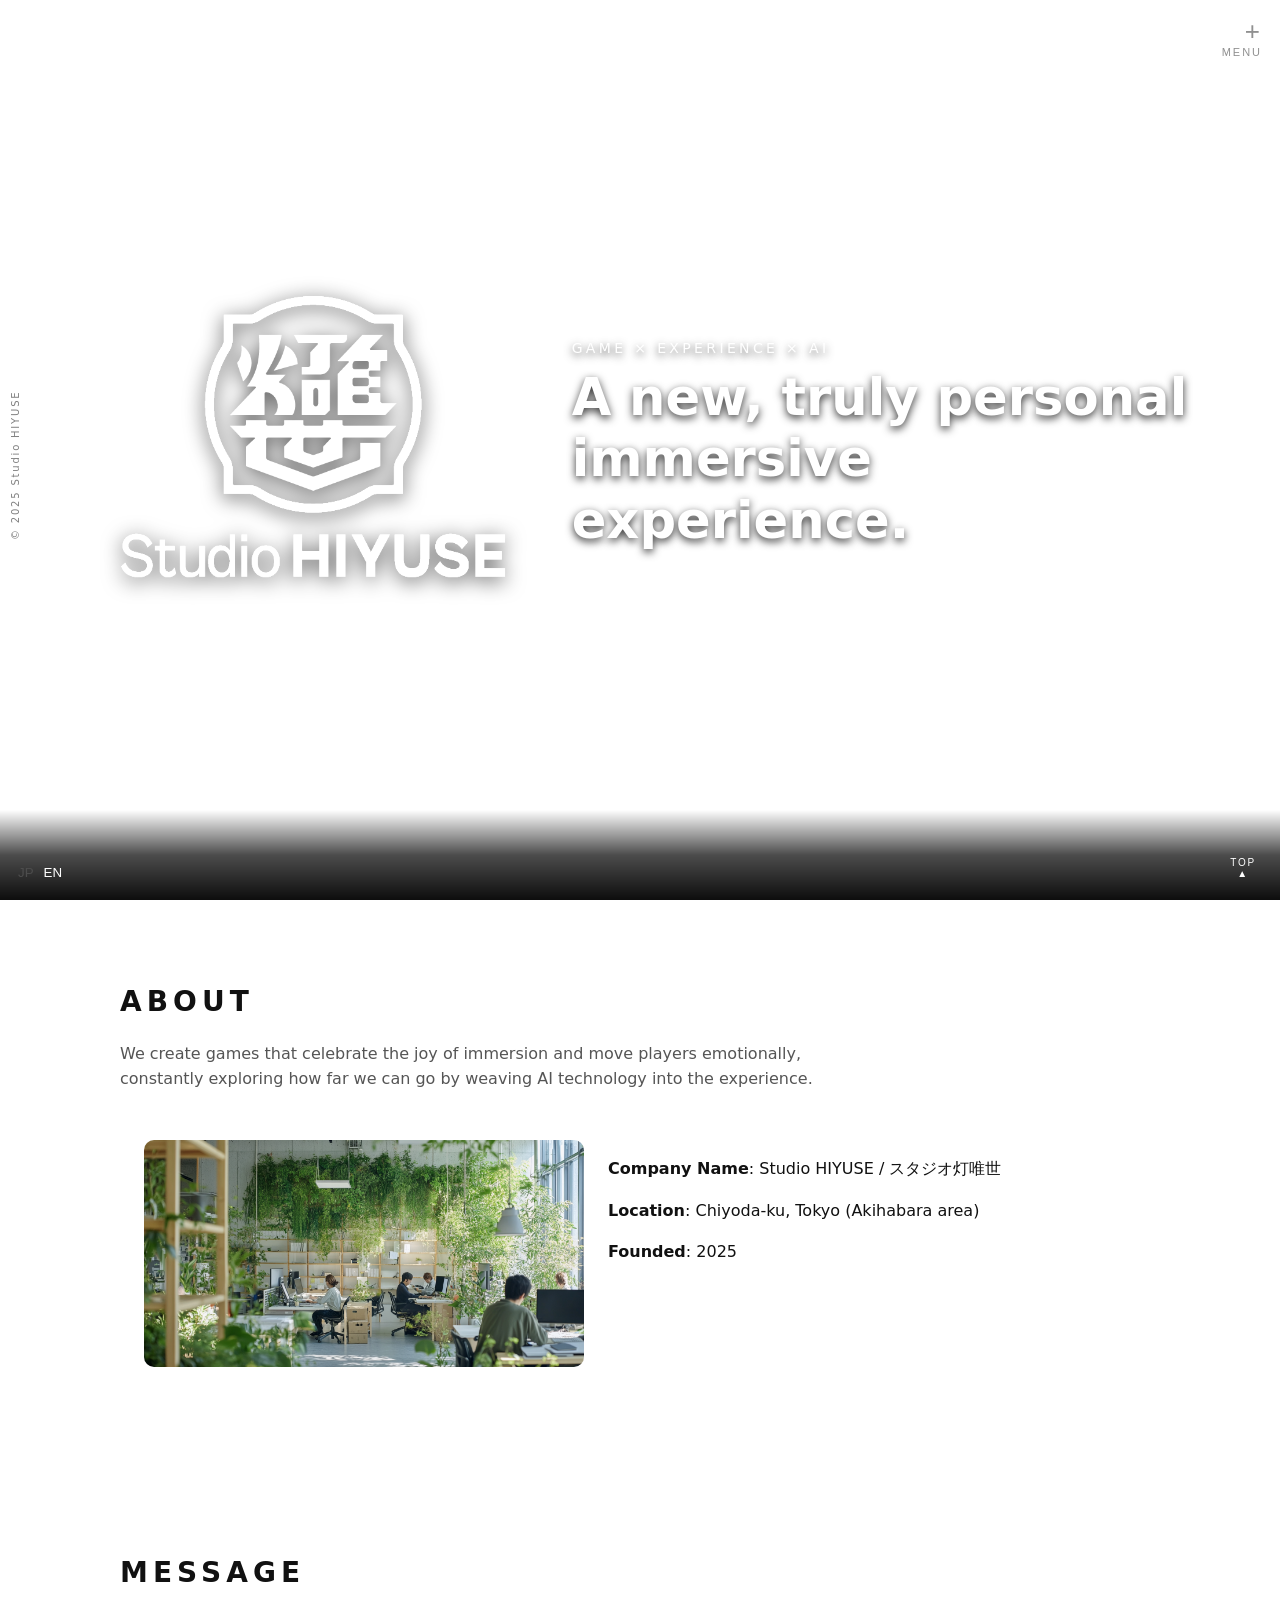
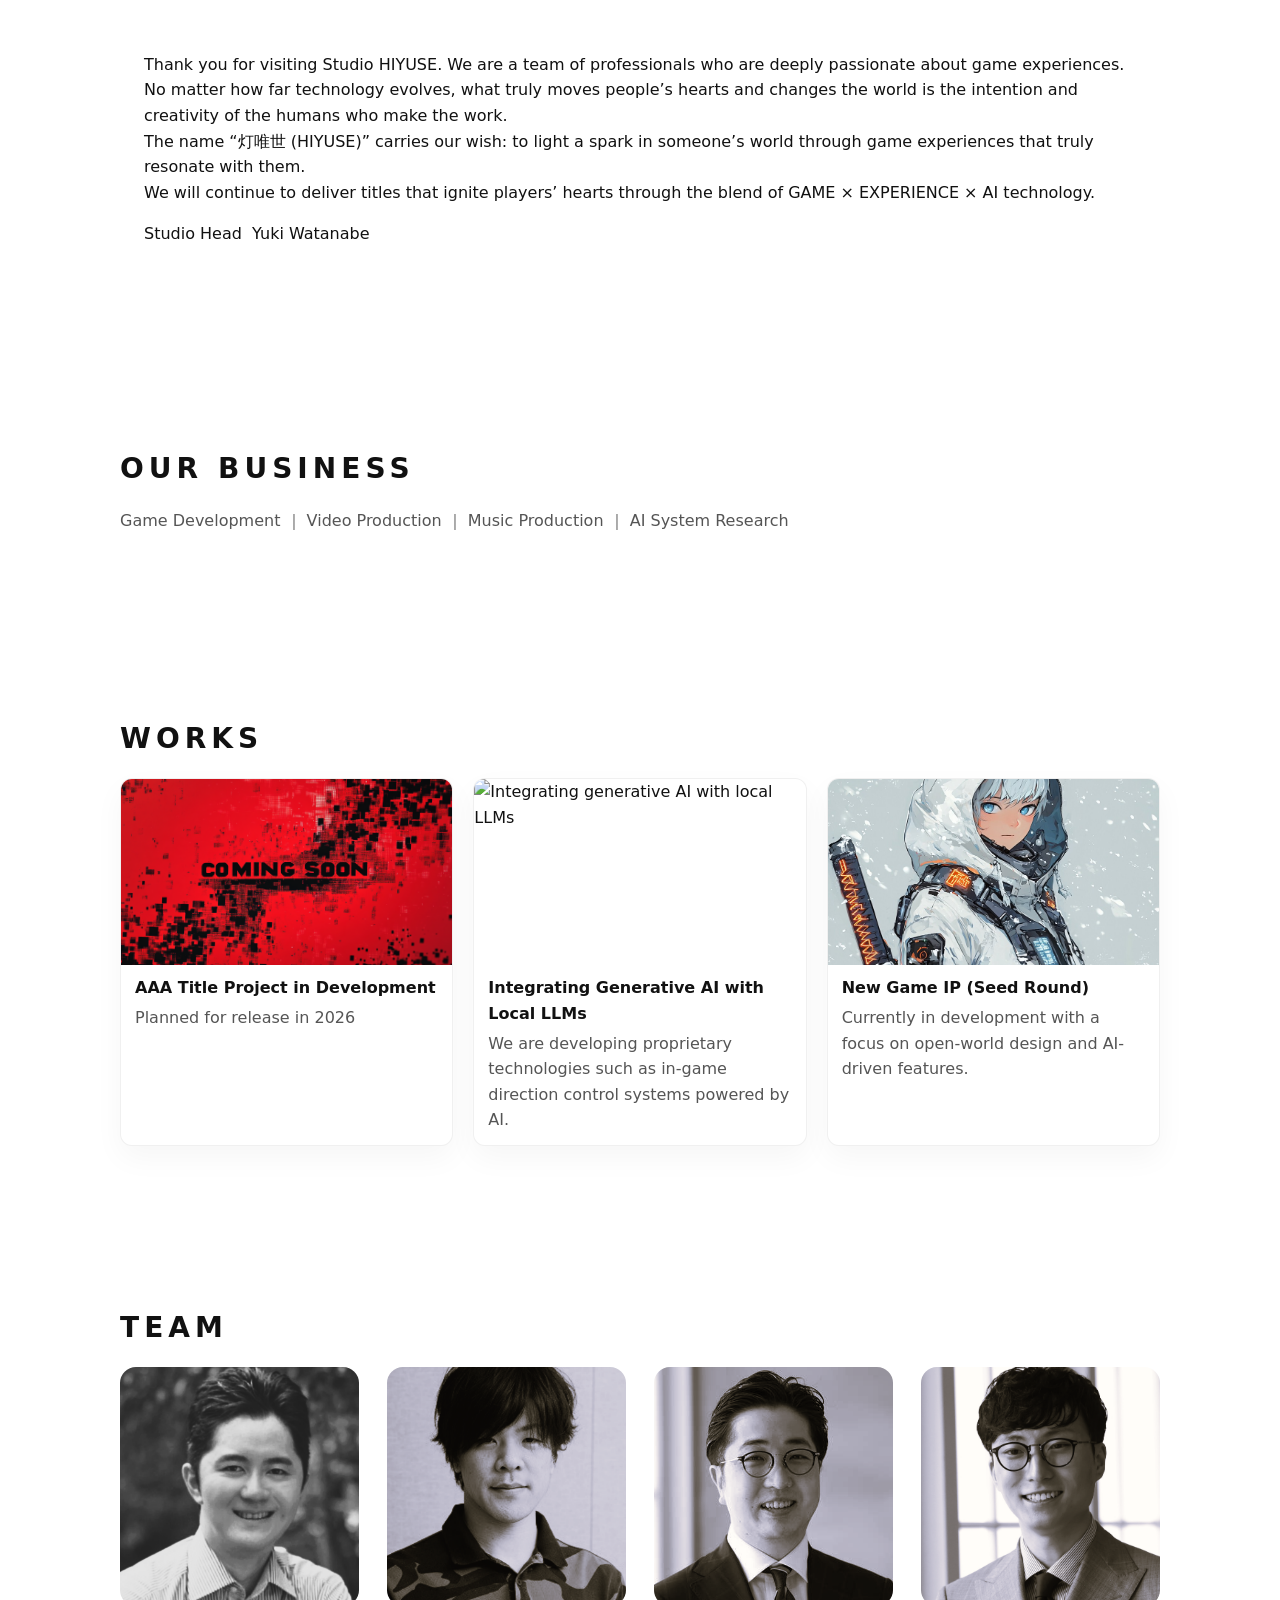
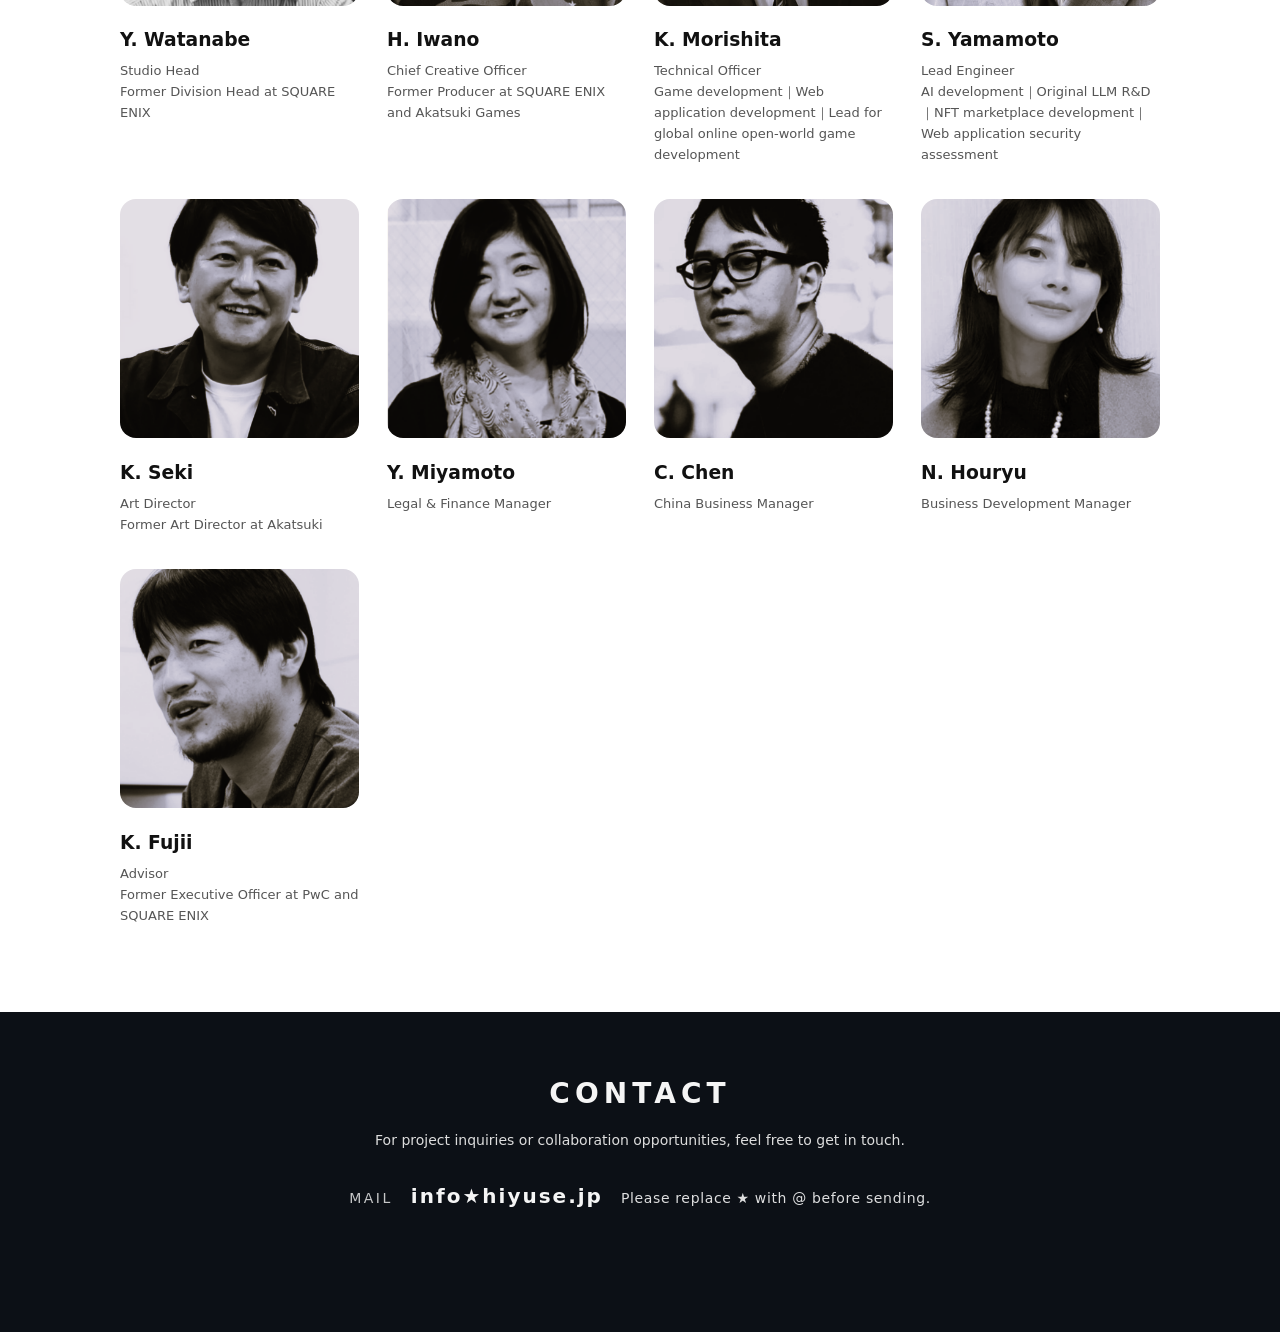
==== en.html @ 60bf1a1d "Create en.html" ====
<!doctype html>
<html lang="en">
<head>
  <meta charset="utf-8">
  <meta name="viewport" content="width=device-width, initial-scale=1">
  <title>Studio HIYUSE | Game × Experience × AI</title>
  <meta name="description" content="Studio HIYUSE is a game development studio exploring the fusion of immersive game experiences and AI technology.">
  <link rel="stylesheet" href="style.css">
</head>
<body>

<!-- ========== UI FRAME ========== -->

<button class="nav-trigger" id="navTrigger">
  <span class="nav-trigger__icon">+</span>
  <span class="nav-trigger__label">MENU</span>
</button>

<!-- JP / EN -->
<div class="lang-switch side-controls__lang">
  <button onclick="location.href='index.html'">JP</button>
  <button class="is-active" onclick="location.href='en.html'">EN</button>
</div>

<div class="scroll-indicator">
  <span class="scroll-indicator__text">SCROLL</span>
  <span class="scroll-indicator__arrow">▼</span>
</div>

<button class="to-top" id="toTop">
  <span>TOP</span>
  <span class="to-top__arrow">▲</span>
</button>

<div class="copyright-rail">
  © 2025 Studio HIYUSE
</div>


<!-- ========== OVERLAY MENU ========== -->

<nav class="overlay-nav" id="overlayNav" aria-hidden="true">
  <div class="overlay-nav__inner">

    <div class="overlay-nav__logo">
      <img src="menu_logo.svg" alt="Studio HIYUSE">
    </div>

    <ul class="overlay-nav__list">
      <li><a href="#hero">TOP</a></li>
      <li><a href="#about">ABOUT</a></li>
      <li><a href="#message">MESSAGE</a></li>
      <li><a href="#business">BUSINESS</a></li>
      <li><a href="#works">WORKS</a></li>
      <li><a href="#team">TEAM</a></li>
      <li><a href="#contact">CONTACT</a></li>
    </ul>
  </div>

  <button class="overlay-nav__close" id="overlayClose">
    <span>×</span>
    <span class="overlay-nav__close-label">CLOSE</span>
  </button>
</nav>


<!-- ========== MAIN ========== -->

<main id="main">

  <!-- HERO -->
  <section id="hero" class="hero">
    <div class="hero-bg">
      <div class="hero-bg__slide hero-bg__slide--video is-active">
        <video class="hero-bg__video" autoplay muted loop playsinline poster="hero-bg1.jpg">
          <source src="hero-bg1.mp4" type="video/mp4">
        </video>
      </div>
      <div class="hero-bg__slide" style="background-image:url('hero-bg5.jpg')"></div>
      <div class="hero-bg__slide" style="background-image:url('hero-bg4.jpg')"></div>
      <div class="hero-bg__slide" style="background-image:url('hero-bg7.jpg')"></div>
      <div class="hero-bg__slide" style="background-image:url('hero-bg3.jpg')"></div>
      <div class="hero-bg__slide hero-bg__slide--video">
        <video class="hero-bg__video" autoplay muted loop playsinline poster="hero-bg1.jpg">
          <source src="hero-bg1.mp4" type="video/mp4">
        </video>
      </div>
      <div class="hero-bg__slide" style="background-image:url('hero-bg6.jpg')"></div>
      <div class="hero-bg__slide" style="background-image:url('hero-bg5.jpg')"></div>
      <div class="hero-bg__slide" style="background-image:url('hero-bg2.jpg')"></div>
      <div class="hero-bg__slide" style="background-image:url('hero-bg4.jpg')"></div>
    </div>

    <div class="hero-overlay">
      <div class="hero-layout">

        <div class="hero-logo">
          <img src="logo.svg" alt="Studio HIYUSE">
        </div>

        <div class="hero-copy">
          <p class="hero-kicker">GAME × EXPERIENCE × AI</p>
          <h1>
            A new, truly personal<br>
            immersive experience.
          </h1>
        </div>

      </div>
    </div>
  </section>


  <!-- ABOUT -->
  <section id="about" class="section">
    <h2>ABOUT</h2>

    <p class="lead">
      We create games that celebrate the joy of immersion and move players emotionally, <br>
      constantly exploring how far we can go by weaving AI technology into the experience.
    </p>

    <div class="card">
      <div class="grid-2">

        <div class="about-image">
          <img src="about-image.jpg" alt="Company Vision">
        </div>

        <div>
          <p><strong>Company Name</strong>: Studio HIYUSE / スタジオ灯唯世</p>
          <p><strong>Location</strong>: Chiyoda-ku, Tokyo (Akihabara area)</p>
          <p><strong>Founded</strong>: 2025</p>
        </div>
      </div>
    </div>
  </section>


  <!-- MESSAGE -->
  <section id="message" class="section">
    <h2>MESSAGE</h2>

    <div class="card">
      <p>
        Thank you for visiting Studio HIYUSE. We are a team of professionals who are deeply passionate
        about game experiences.<br>
        No matter how far technology evolves, what truly moves people’s hearts and changes the world
        is the intention and creativity of the humans who make the work.<br>
        The name “灯唯世 (HIYUSE)” carries our wish: to light a spark in someone’s world through
        game experiences that truly resonate with them.<br>
        We will continue to deliver titles that ignite players’ hearts through the blend of
        GAME × EXPERIENCE × AI technology.
      </p>
      <p>Studio Head&nbsp; Yuki Watanabe</p>
    </div>
  </section>


  <!-- BUSINESS -->
  <section id="business" class="section">
    <h2>OUR BUSINESS</h2>
    <p class="lead">
      Game Development ｜ Video Production ｜ Music Production ｜ AI System Research
    </p>
  </section>


  <!-- WORKS -->
  <section id="works" class="section">
    <h2>WORKS</h2>

    <div class="works-grid">
      <article class="work-item">
        <img src="work_01.jpg" alt="AAA title project in development">
        <h3>AAA Title Project in Development</h3>
        <p>Planned for release in 2026</p>
      </article>

      <article class="work-item">
        <img src="work_02.jpg" alt="Integrating generative AI with local LLMs">
        <h3>Integrating Generative AI with Local LLMs</h3>
        <p>
          We are developing proprietary technologies such as in-game direction control systems powered by AI.
        </p>
      </article>

      <article class="work-item">
        <img src="work_03.jpg" alt="New game IP (Seed round)">
        <h3>New Game IP (Seed Round)</h3>
        <p>
          Currently in development with a focus on open-world design and AI-driven features.
        </p>
      </article>
    </div>
  </section>


  <!-- TEAM -->
  <section id="team" class="section">
    <h2>TEAM</h2>

    <div class="team-grid">

      <div class="team-member">
        <img src="member1.png" alt="Y. Watanabe">
        <h3>Y. Watanabe</h3>
        <p>
          Studio Head<br>
          Former Division Head at SQUARE ENIX
        </p>
      </div>

      <div class="team-member">
        <img src="member2.png" alt="H. Iwano">
        <h3>H. Iwano</h3>
        <p>
          Chief Creative Officer<br>
          Former Producer at SQUARE ENIX and Akatsuki Games
        </p>
      </div>

      <div class="team-member">
        <img src="member3.png" alt="K. Morishita">
        <h3>K. Morishita</h3>
        <p>
          Technical Officer<br>
          Game development｜Web application development｜Lead for global online open-world game development
        </p>
      </div>

      <div class="team-member">
        <img src="member9.png" alt="S. Yamamoto">
        <h3>S. Yamamoto</h3>
        <p>
          Lead Engineer<br>
          AI development｜Original LLM R&amp;D｜NFT marketplace development｜Web application security assessment
        </p>
      </div>

      <div class="team-member">
        <img src="member5.png" alt="K. Seki">
        <h3>K. Seki</h3>
        <p>
          Art Director<br>
          Former Art Director at Akatsuki
        </p>
      </div>

      <div class="team-member">
        <img src="member6.png" alt="Y. Miyamoto">
        <h3>Y. Miyamoto</h3>
        <p>Legal &amp; Finance Manager</p>
      </div>

      <div class="team-member">
        <img src="member7.png" alt="C. Chen">
        <h3>C. Chen</h3>
        <p>China Business Manager</p>
      </div>

      <div class="team-member">
        <img src="member8.png" alt="N. Houryu">
        <h3>N. Houryu</h3>
        <p>Business Development Manager</p>
      </div>

      <div class="team-member">
        <img src="member4.png" alt="K. Fujii">
        <h3>K. Fujii</h3>
        <p>
          Advisor<br>
          Former Executive Officer at PwC and SQUARE ENIX
        </p>
      </div>

    </div>
  </section>


  <!-- CONTACT -->
  <section id="contact" class="section section--contact">
    <div class="contact-inner">
      <h2>CONTACT</h2>

      <p class="contact-lead">
        For project inquiries or collaboration opportunities, feel free to get in touch.
      </p>

      <div class="contact-card">
        <div class="contact-line">
          <span class="contact-line__label">MAIL</span>
          <span class="contact-line__mail">info★hiyuse.jp</span>
          <span class="contact-line__note">Please replace ★ with @ before sending.</span>
        </div>
      </div>
    </div>
  </section>

</main>

<script src="main.js"></script>
</body>
</html>
---- style.css ----
/* =========================
   Base
========================= */
*,
*::before,
*::after {
  box-sizing: border-box;
}

html,
body {
  margin: 0;
  padding: 0;
}

body {
  font-family: system-ui, -apple-system, BlinkMacSystemFont, "Helvetica Neue",
    "Segoe UI", sans-serif;
  color: #111;
  background: #ffffff;
  line-height: 1.6;
}

/* 全画面固定のグラデーションレイヤーを追加 */
body::after {
    content: "";
    position: fixed;
    top: 0;
    left: 0;
    width: 100%;
    height: 100vh; /* 画面の高さ全体 */
    pointer-events: none; /* クリック操作を通過させる */
    z-index: 50; /* UI (z-index: 70+) より低く、HERO背景 (z-index: 0) より高く */
    /* グラデーション: 上透明（白）→下黒、下3分の1で変化 */
    background: linear-gradient(
        to bottom,
        rgba(255, 255, 255, 0) 0%,       /* 上端: 透明 */
        rgba(255, 255, 255, 0) 90.0%,    /* 画面上部透明を維持 */
        rgba(0, 0, 0, 0.7) 95%,          /* 90% 地点: 黒が濃くなり始める */
        rgba(0, 0, 0, 0.95) 100%         /* 100% 地点: 濃い黒 */
    );
}

a {
  color: inherit;
  text-decoration: none;
}

a:hover {
  text-decoration: underline;
}

main {
  background: #fff;
}

/* =========================
   Sections & cards
========================= */

.section {
  max-width: 1080px;
  margin: 0 auto;
  padding: 80px 20px;
}

/* フェードインは JS 有効時のみ */
html.js-ready .section {
  opacity: 0;
  transform: translateY(-30px);
  transition: opacity 0.8s ease-out, transform 0.8s ease-out;
}

html.js-ready .section.is-visible {
  opacity: 1;
  transform: translateY(0);
}

/* CONTACT だけは最初から表示してフェードインさせない */
html.js-ready .section--contact {
  opacity: 1;
  transform: none;
  transition: none;
}

.section h2 {
  font-size: clamp(22px, 3vw, 28px);
  margin: 0 0 16px;
  letter-spacing: 0.18em;
}

.lead {
  margin: 0 0 24px;
  color: #555;
}

/* カード & 2カラム */
.card {
  background: none; 
  border-radius: 14px;
  /* 枠と影を削除 */
  border: none; 
  box-shadow: none; 
  padding: 24px;
}

.grid-2 {
  display: grid;
  /* 画像エリア1に対しテキストエリア1.2 */
  grid-template-columns: minmax(0, 1fr) minmax(0, 1.2fr);
  gap: 24px;
}

@media (max-width: 768px) {
  .grid-2 {
    grid-template-columns: 1fr;
  }
}

/* =========================
   Frame UI
========================= */

/* MENUボタン 右上 */
.nav-trigger {
  position: fixed;
  top: 18px;
  right: 18px;     
  z-index: 100;
  background: none;
  border: none;
  padding: 0;
  cursor: pointer;
  text-align: right;
  /* グレー */
  color: #909090; 
  font-size: 11px;
  letter-spacing: 0.18em;
}

.nav-trigger__icon {
  display: block;
  font-size: 26px;
  line-height: 1;
}

.nav-trigger__label {
  display: block;
  margin-top: 2px;
}

/* JP / EN 左下 */
.side-controls__lang {
  position: fixed;
  left: 18px;
  bottom: 20px;
  display: flex;
  gap: 10px;
  font-size: 11px;
  z-index: 80;
}

.side-controls__lang button {
  background: none;
  border: none;
  padding: 0;
  cursor: pointer;
  /* 非アクティブは濃いグレー */
  color: #4D4D4D; 
}

.side-controls__lang button.is-active {
  /* アクティブは白 */
  color: #ffffff;
}

/* SCROLL：右中央（縦書き＋▼アニメ） */
/* SCROLL要素は背景が暗い時しか出ないので白を維持 */
.scroll-indicator {
  position: fixed;
  right: 18px;
  top: 50%;
  transform: translateY(-50%);
  display: flex;
  flex-direction: column;
  align-items: center;
  gap: 6px;
  z-index: 80;
}

.scroll-indicator__text {
  writing-mode: vertical-rl;
  font-size: 10px;
  letter-spacing: 0.18em;
  color: #ffffff;
}

.scroll-indicator__arrow {
  font-size: 10px;
  color: #ffffff;
  opacity: 0.7;
  animation: scroll-arrow 1.3s infinite;
}

@keyframes scroll-arrow {
  0% {
    transform: translateY(0);
    opacity: 0;
  }
  30% {
    opacity: 1;
  }
  100% {
    transform: translateY(8px);
    opacity: 0;
  }
}

/* TOPボタン：右下 */
.to-top {
  position: fixed;
  right: 18px;
  bottom: 20px;
  border: none;
  background: none;
  cursor: pointer;
  font-size: 10px;
  letter-spacing: 0.18em;
  display: flex;
  flex-direction: column;
  align-items: center;
  /* 白 */
  color: #ffffff;
  z-index: 80;
}

/* コピーライト：左中央 */
.copyright-rail {
  position: fixed;
  left: 16px;
  top: 60%;
  transform: translateY(-50%) rotate(-90deg);
  transform-origin: left center;
  font-size: 10px;
  letter-spacing: 0.18em;
  white-space: nowrap;
  /* グレー */
  color: #808080;
  z-index: 70;
}

/* スマホ時UI */
@media (max-width: 640px) {
  .nav-trigger {
    top: 10px;
    right: 10px; 
  }

  .to-top,
  .scroll-indicator {
    display: none;
  }

  .side-controls__lang {
    left: 12px;
    bottom: 12px;
  }

  .copyright-rail {
    left: 10px;
  }
}


/* =========================
   Overlay menu
========================= */

/* 全画面オーバーレイ */
.overlay-nav {
  position: fixed;
  inset: 0;
  z-index: 200;
  background: rgba(255, 255, 255, 0.93);
  display: flex;
  align-items: center;
  justify-content: center;
  opacity: 0;
  visibility: hidden;
  transition: opacity 220ms ease, visibility 220ms ease;
}

.overlay-nav.is-open {
  opacity: 1;
  visibility: visible;
}

/* ▼ PCでは3カラム
   左：余白 / 中央：ロゴ / 右：メニュー */
.overlay-nav__inner {
  max-width: 1100px;
  width: 100%;
  padding: 40px 24px;

  display: grid;
  grid-template-columns: 1fr auto 1fr;
  align-items: center;
  gap: 40px;
}

/* ▼ ロゴ中央配置 */
.overlay-nav__logo {
  grid-column: 2;
  text-align: center;
  width: 100%;
}

/* ▼ ロゴ画像：幅60%（最大500px） */
.overlay-nav__logo img {
  width: 60%;
  max-width: 1000px;
  height: auto;
  display: block;
  margin: 0 auto;
}

/* ▼ メニューは右カラム */
.overlay-nav__list {
  grid-column: 3;
  list-style: none;
  margin: 0;
  padding: 0;
  text-align: left;
  font-size: 16px;
  letter-spacing: 0.18em;
}

.overlay-nav__list li + li {
  margin-top: 12px;
}

.overlay-nav__list a {
  text-decoration: none;
  color: #111;
}

.overlay-nav__list a:hover {
  text-decoration: underline;
}

/* CLOSEボタン（右上固定） */
.overlay-nav__close {
  position: absolute;
  top: 19px;
  right: 13px;
  border: none;
  background: none;
  cursor: pointer;
  font-size: 11px;
  letter-spacing: 0.18em;
  text-align: right;
}

.overlay-nav__close span:first-child {
  display: block;
  font-size: 22px;
  line-height: 1;
}

/* =========================
   モバイル
========================= */
@media (max-width: 768px) {

  /* ▼ スマホは縦積み構造へ */
  .overlay-nav__inner {
    display: flex;
    flex-direction: column;
    align-items: center;
    gap: 28px;
  }

  /* ▼ ロゴ：70%に少し拡大 */
  .overlay-nav__logo img {
    width: 70%;
    max-width: 300px;
  }

  /* ▼ メニューは中央寄せ */
  .overlay-nav__list {
    width: 100%;
    text-align: center;
  }
}


/* =========================
   HERO
========================= */

.hero {
  position: relative;
  min-height: 100vh;
  overflow: hidden;
  color: #fff;
}

/* 背景スライド */
.hero-bg {
  position: absolute;
  inset: 0;
  z-index: 0;
}

.hero-bg__slide {
  position: absolute;
  inset: 0;
  background-position: center;
  background-size: cover;
  background-repeat: no-repeat;
  opacity: 0;
  transition: opacity 220ms linear;
}

.hero-bg__slide.is-active {
  opacity: 1;
}

/* 前景 */
.hero-overlay {
  position: relative;
  z-index: 1;
  min-height: 100vh;
  /* グラデーション削除 */
  background: none;
  display: flex;
  align-items: center;
  justify-content: center;
  padding: 80px 24px;
}

.hero-layout {
  width: 100%;
  max-width: 1100px;
  display: grid;
  grid-template-columns: minmax(0, 1fr) minmax(0, 1.4fr);
  gap: 40px;
  align-items: center;
}

.hero-logo {
  display: flex;
  align-items: center;
  justify-content: center;
}

.hero-logo img {
  max-width: 700px;
  width: 100%;
  height: auto;
}

.hero-copy {
  text-align: left;
}

.hero-kicker {
  margin: 0 0 8px;
  font-size: 14px;
  letter-spacing: 0.24em;
}

.hero h1 {
  margin: 0 0 12px;
  font-size: clamp(28px, 4vw, 60px);
  line-height: 1.2;
}


/* モバイル調整 */
@media (max-width: 900px) {
  .hero-overlay {
    padding: 96px 18px 72px;
  }

  .hero-layout {
    grid-template-columns: 1fr;
    gap: 28px;
  }

  .hero-logo img {
    max-width: 220px;
  }
}
/* ▼ 動画スライド用 */
.hero-bg__slide--video .hero-bg__video {
  position: absolute;
  inset: 0;
  width: 100%;
  height: 100%;
  object-fit: cover;
}

/* ▼ ロゴにドロップシャドウ */
.hero-logo img {
  filter: drop-shadow(0 4px 10px rgba(0, 0, 0, 0.65));
}

/* ▼ 見出し/テキストにドロップシャドウ */
.hero h1,
.hero-kicker,
.hero-text {
  text-shadow: 0 3px 8px rgba(0, 0, 0, 0.8);
}


/* ▼ スクロールでフェードアウト */
.hero {
  transition: opacity 0.1s linear;
  will-change: opacity;
}



/* =========================
   ABOUT (画像追加用)
========================= */
.section#about {
    /* 白 */
    background: #ffffff;
}

.about-image {
  padding: 0;
  overflow: hidden;
  border-radius: 10px; /* 角を丸くする */
}

.about-image img {
  width: 100%;
  height: auto;
  display: block;
  object-fit: cover;
}

/* スマホ表示時（768px以下） */
@media (max-width: 768px) {
  .about-image {
    order: -1; /* スマホではテキストの上に画像が来るように順序を変更 */
    margin-bottom: 16px;
  }
}


/* =========================
   WORKS
========================= */

.works-grid {
  display: grid;
  grid-template-columns: repeat(3, minmax(0, 1fr));
  gap: 20px;
}

.work-item {
  border-radius: 12px;
  overflow: hidden;
  border: 1px solid rgba(0, 0, 0, 0.06);
  box-shadow: 0 12px 30px rgba(0, 0, 0, 0.04);
  background: #fff;
}

.work-item img {
  display: block;
  width: 100%;
  aspect-ratio: 16 / 9;
  object-fit: cover;
}

.work-item h3 {
  font-size: 16px;
  margin: 10px 14px 4px;
}

.work-item p {
  margin: 0 14px 12px;
  color: #555;
}

@media (max-width: 960px) {
  .works-grid {
    grid-template-columns: repeat(2, minmax(0, 1fr));
  }
}

@media (max-width: 640px) {
  .works-grid {
    grid-template-columns: 1fr;
  }
}

/* =========================
   TEAM（画像とテキストを完全に揃える）
========================= */

.team-grid {
  display: grid;
  grid-template-columns: repeat(4, 1fr);
  gap: 28px;
}

.team-member {
  text-align: left;
  opacity: 1;
  transform: none; 
}

/* PC/タブレットでアニメーションを有効にするためのCSSを定義 */
/* JS有効時、PCサイズではアニメーションを適用 */
@media (min-width: 769px) {
  html.js-ready .section#team .team-member {
    opacity: 0; /* PC/Tablet initial hidden state */
    transform: translateY(-10px);
    transition: opacity 0.4s ease-out, transform 0.4s ease-out;
  }

  html.js-ready .section#team .team-member.is-visible {
    opacity: 1;
    transform: translateY(0);
  }
}


/* 画像は100%幅（カード幅いっぱい）で揃える */
.team-member img {
  width: 100%;
  height: auto;
  border-radius: 16px;
  object-fit: cover;
  aspect-ratio: 1 / 1;
  margin: 0 0 12px 0; /* 下に余白、左右中央寄せしない */
}

/* テキストも左端を画像と完全に揃える */
.team-member h3,
.team-member p {
  width: 100%;           /* image と同じライン */
  margin: 0 0 6px 0;     /* 左右余白なし */
  padding: 0;            /* 念のため */
}

/* 役職テキストだけ薄く */
.team-member p {
  color: #555;
  font-size: 13px;
}

/* --- レスポンシブ --- */
@media (max-width: 1024px) {
  .team-grid {
    grid-template-columns: repeat(3, 1fr);
  }
}

@media (max-width: 768px) {
  .team-grid {
    grid-template-columns: repeat(2, 1fr);
  }
}

@media (max-width: 480px) {
  .team-grid {
    grid-template-columns: 1fr;
  }

  .team-member {
    margin-bottom: 28px;
    text-align: center; /* メンバー全体を中央寄せ */
  }

  /* 画像のサイズ調整と中央寄せ */
  .team-member img {
    width: 65%;
    max-width: 180px;
    margin-left: auto;
    margin-right: auto;
  }

  /* テキストも中央寄せ */
  .team-member h3,
  .team-member p {
    text-align: center;
  }
}


/* =========================
   CONTACT
========================= */

/* セクション全体を画面幅いっぱいの黒帯 */
.section.section--contact {
  max-width: none;           /* 制限なし */
  margin: 0;                 /* 中央寄せ */
  padding: 60px 0 120px;      /* 上下だけ余白。左右は 0 */
  
  position: relative;
  left: 50%;
  margin-left: -50vw;
  width: 100vw;              /* 画面幅いっぱい */
  
  background: #0c1016;       /* 黒帯 */
  color: #f5f5f5;
  text-align: center;
}

/* 中身は中央に寄せるコンテナ */
.contact-inner {
  max-width: 780px;
  margin: 0 auto;
  padding: 0 20px;
}

.section--contact h2 {
  text-align: center;
  margin-bottom: 12px;
}

/* 上の説明文 */
.contact-lead {
  margin: 0 0 28px;
  color: #dddddd;
  font-size: 14px;
}

/*  */
.contact-card {
  width: 100%;
  max-width: none;
  margin: 0;
  padding: 0;
  border-radius: 0;
  border: none;
  background: none;
  box-shadow: none;
  color: inherit;
  text-align: center;
}

/* 横一列レイアウト */
.contact-line {
  display: flex;
  align-items: baseline;
  justify-content: center;
  gap: 18px;
  flex-wrap: wrap; /* PCは1行、スマホだけ自然に折れる */
  font-size: 16px;
  letter-spacing: 0.04em;
  line-height: 1.6;
}

.contact-line__label {
  font-size: 14px;
  letter-spacing: 0.18em;
  opacity: 0.8;
}

.contact-line__mail {
  font-weight: 600;
  font-size: 20px;   /* メール強調 */
  letter-spacing: 0.1em;
}

.contact-line__note {
  font-size: 14px;
  opacity: 0.9;
}

/* スマホ調整 */
@media (max-width: 480px) {
  .section.section--contact {
    padding: 40px 0 30px;
  }

  .contact-inner {
    padding: 0 16px;
  }

  .contact-line {
    gap: 10px;
  }

  .contact-line__mail {
    font-size: 18px;
    letter-spacing: 0.08em;
  }
}
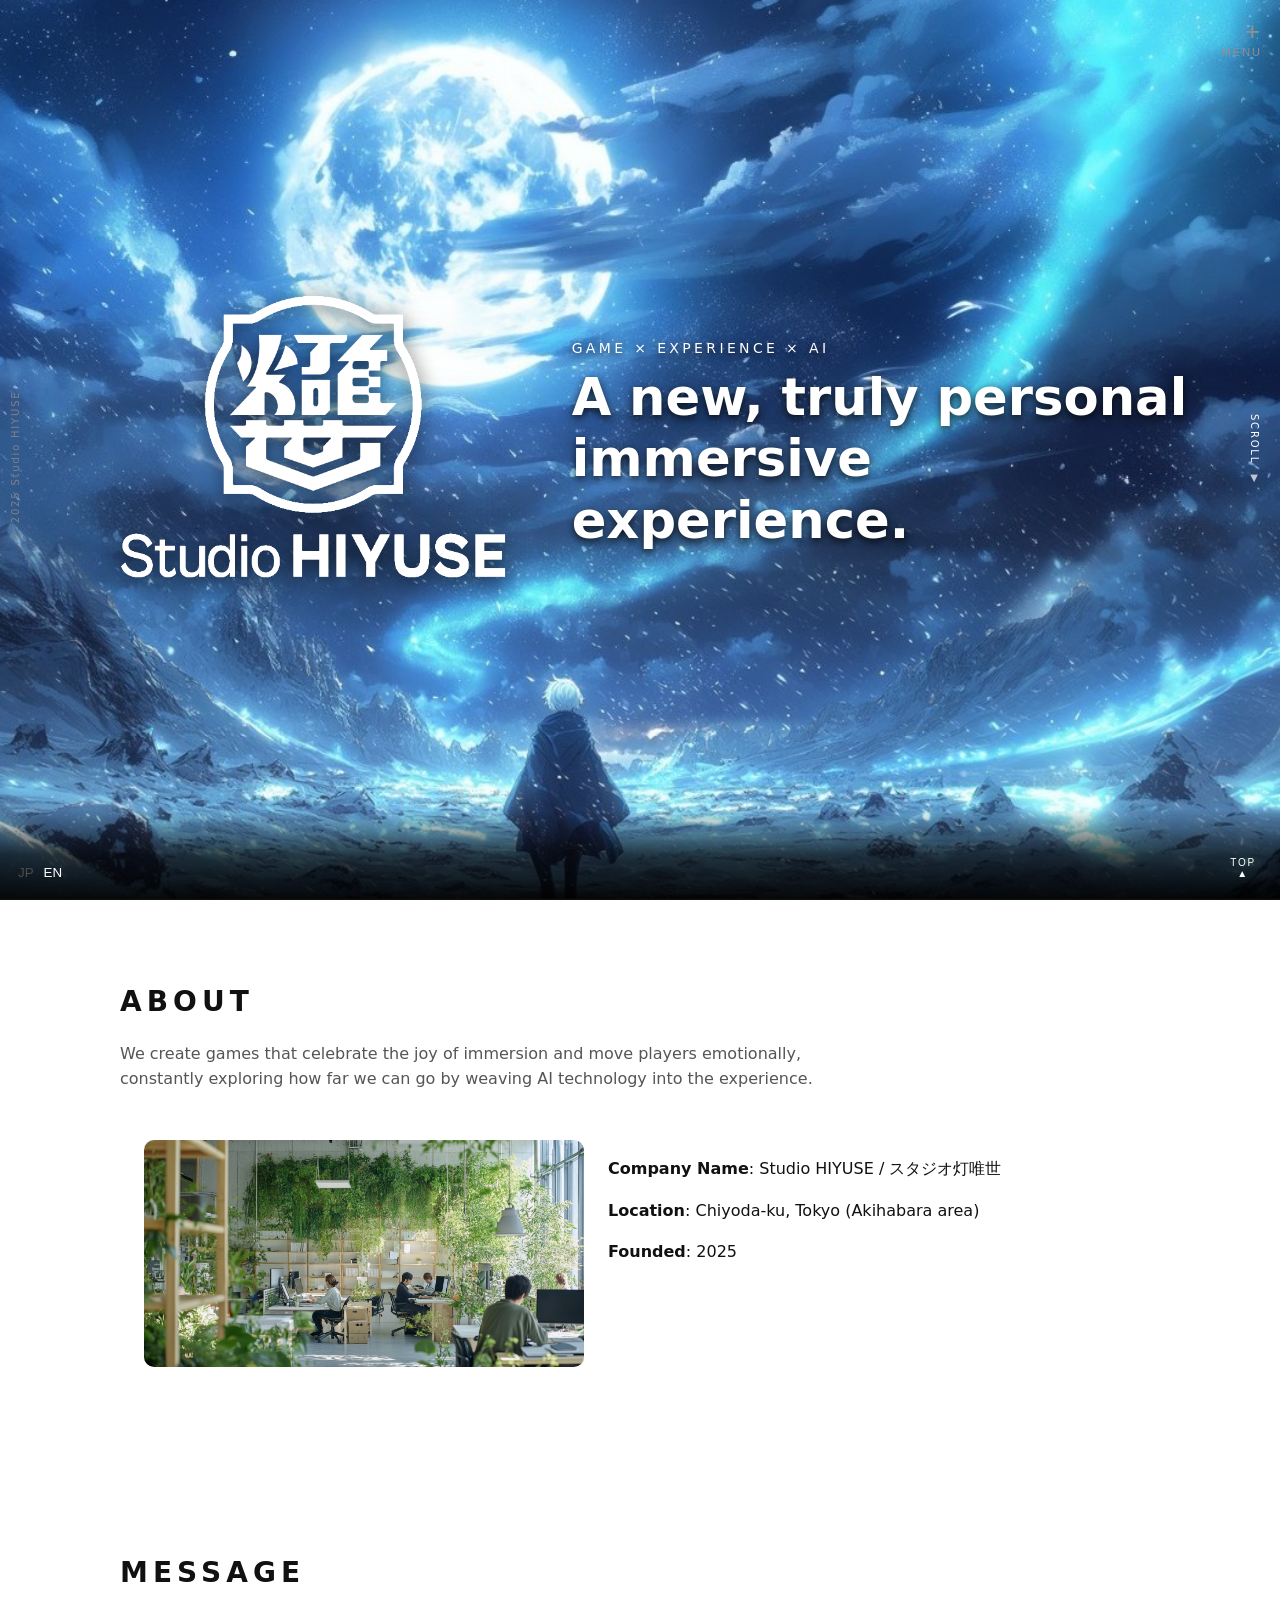
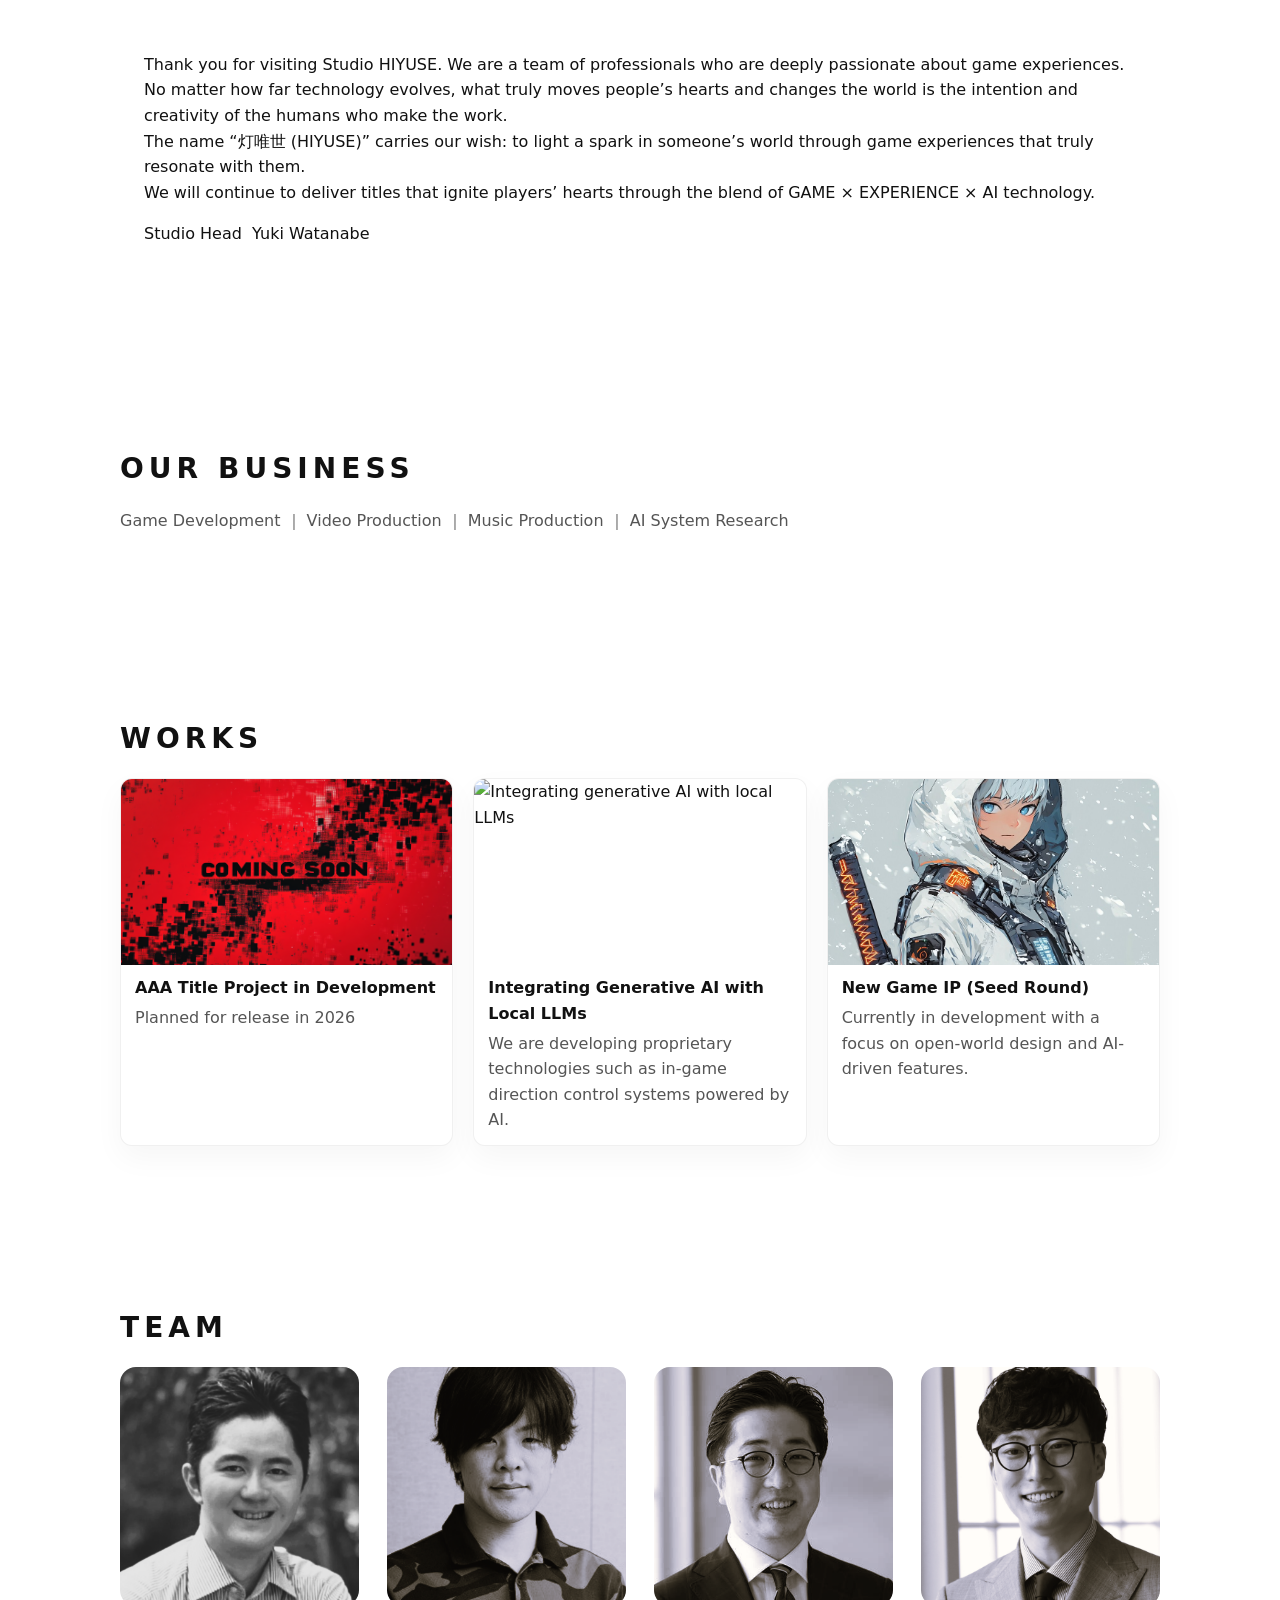
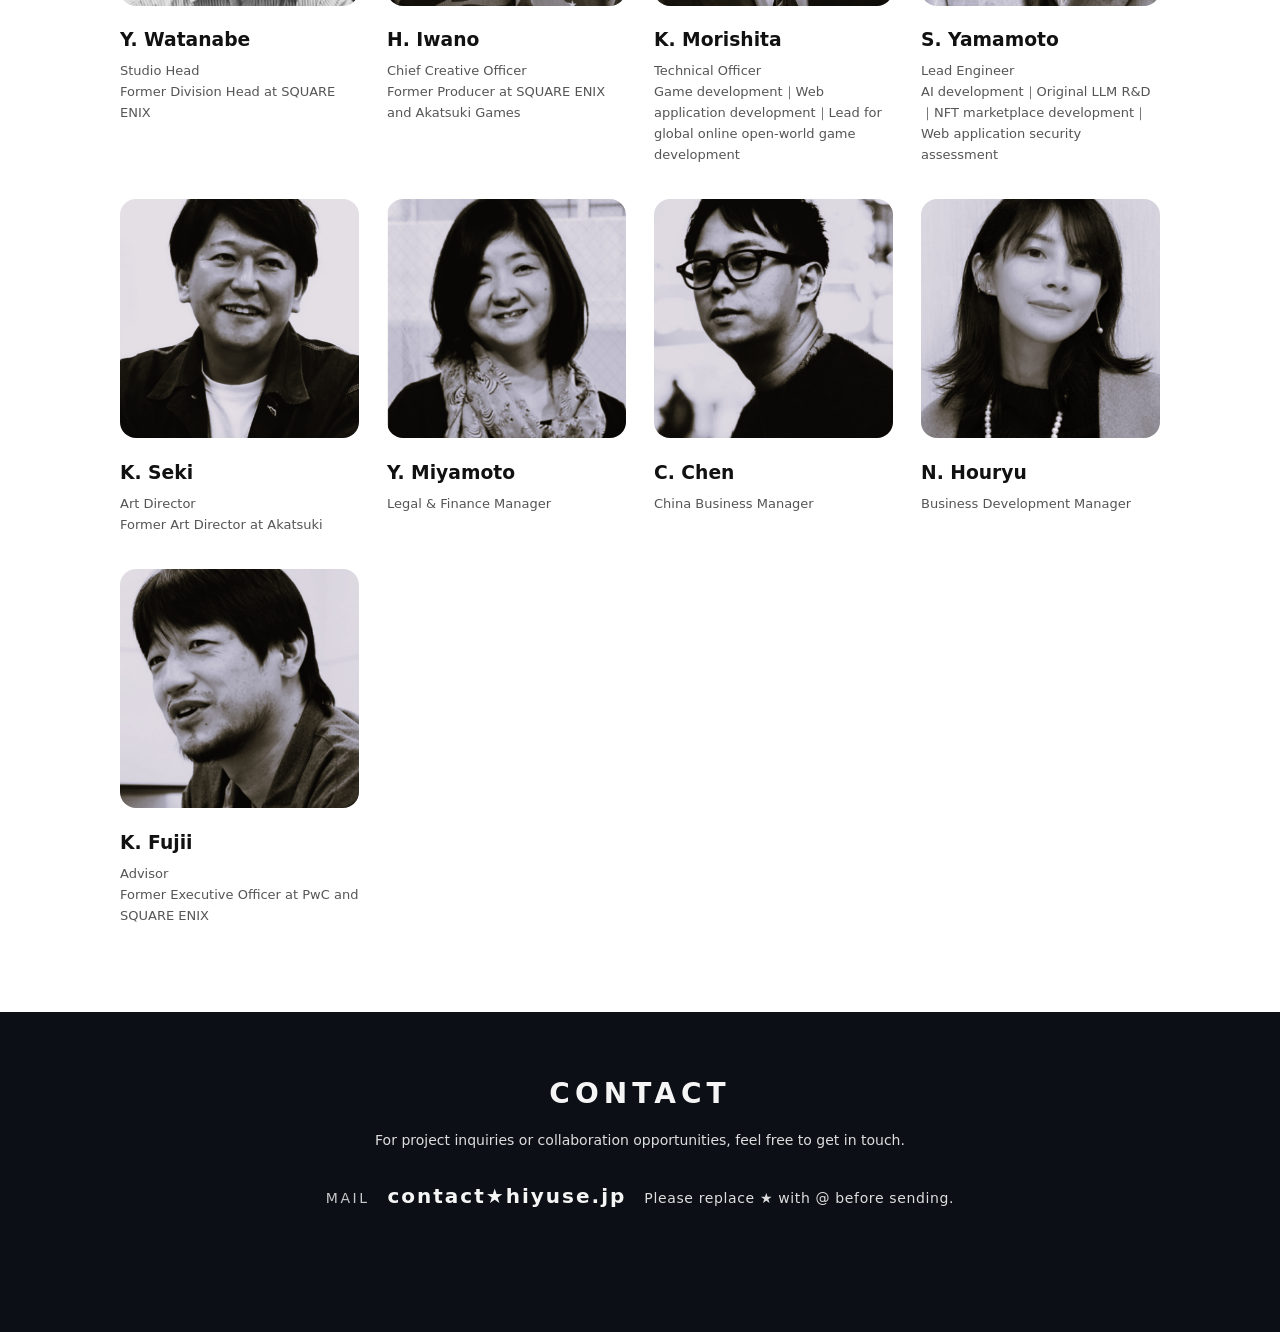
==== commit 982decfe: "Update en.html" ====
--- a/en.html
+++ b/en.html
@@ -290,7 +290,7 @@
       <div class="contact-card">
         <div class="contact-line">
           <span class="contact-line__label">MAIL</span>
-          <span class="contact-line__mail">info★hiyuse.jp</span>
+          <span class="contact-line__mail">contact★hiyuse.jp</span>
           <span class="contact-line__note">Please replace ★ with @ before sending.</span>
         </div>
       </div>
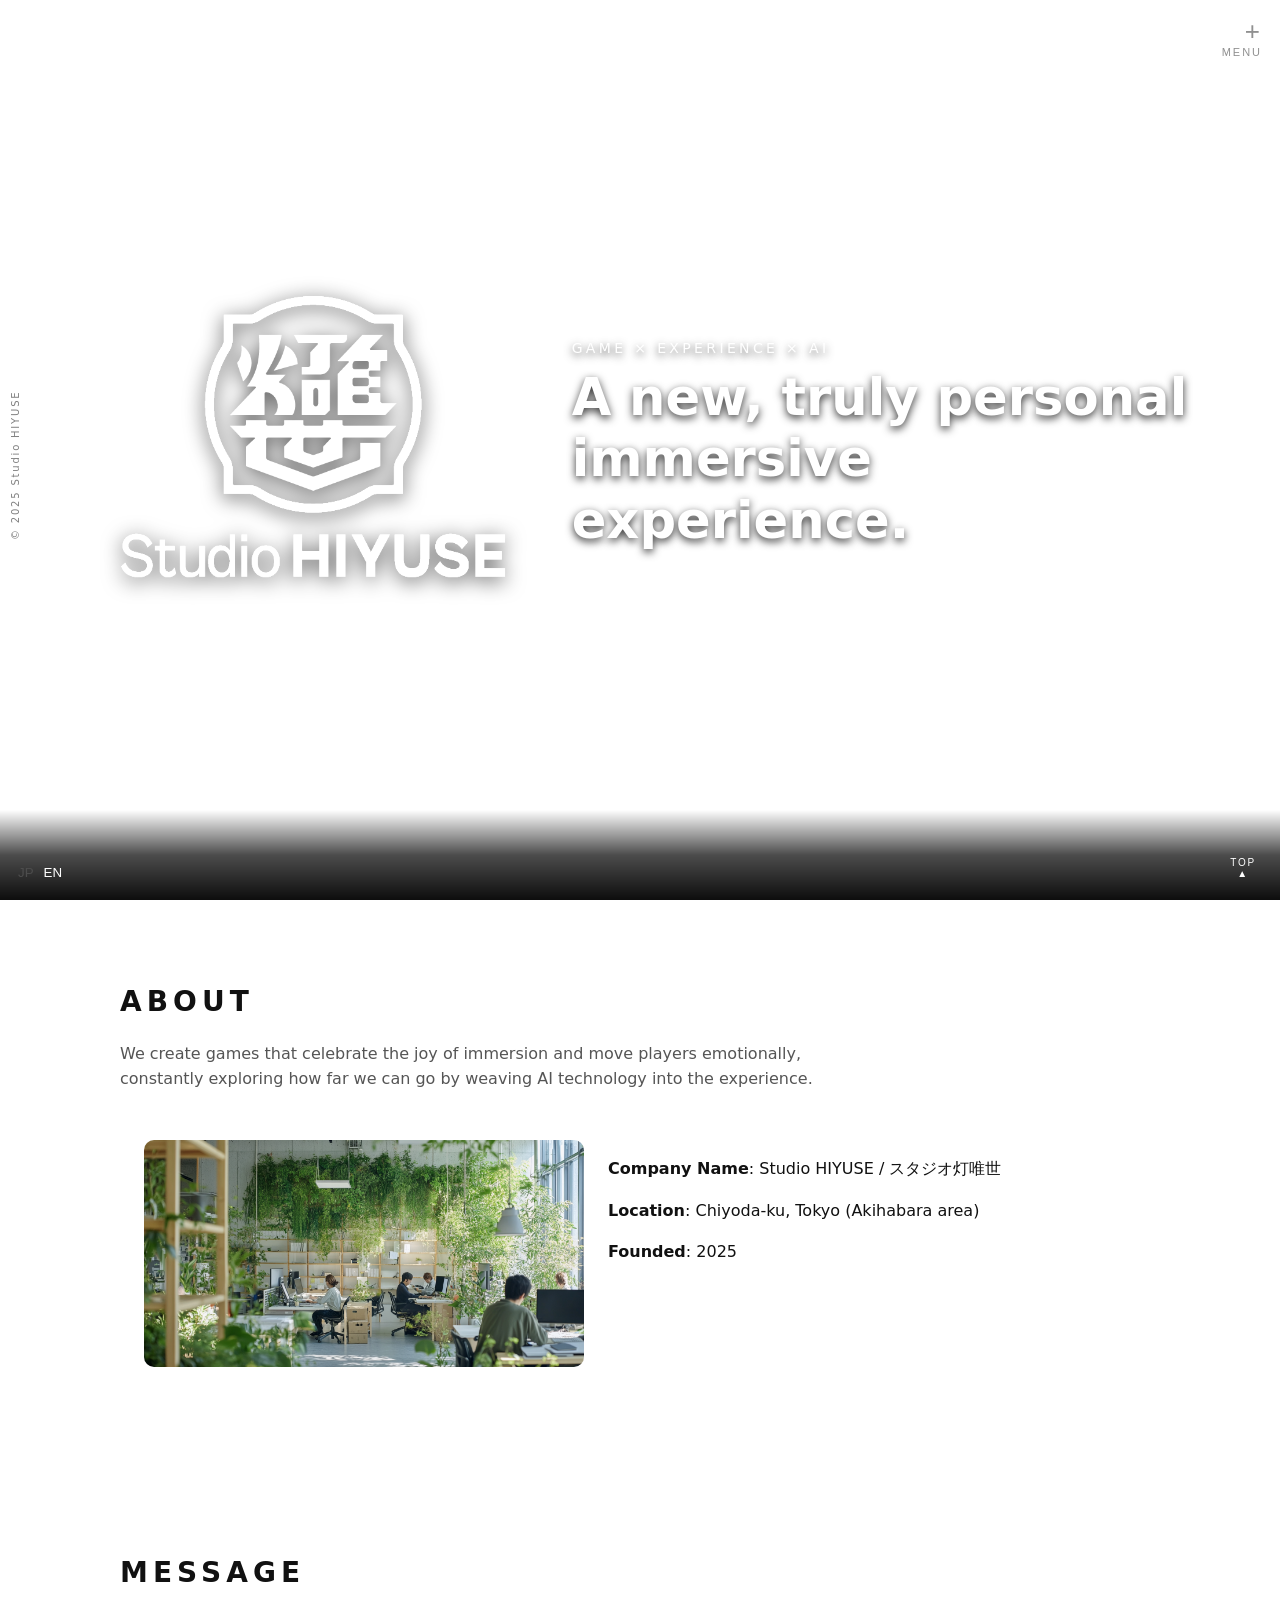
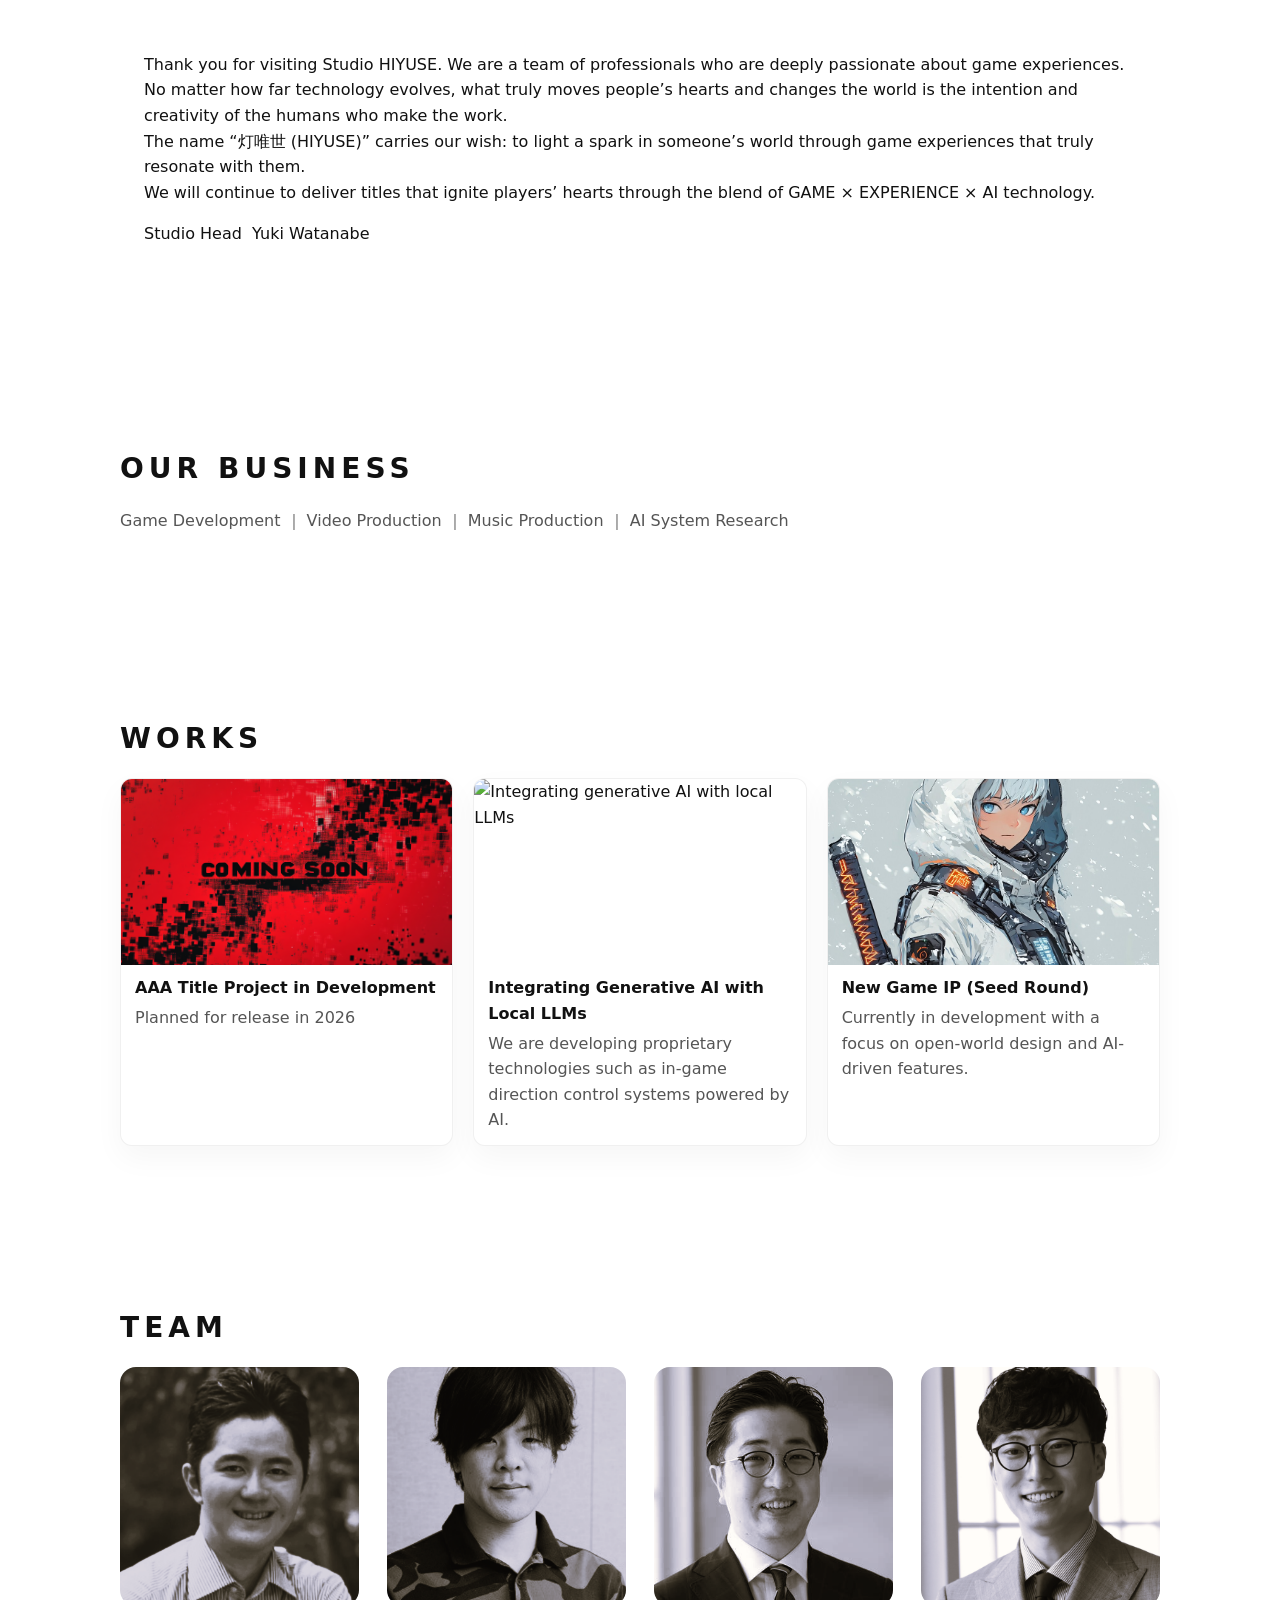
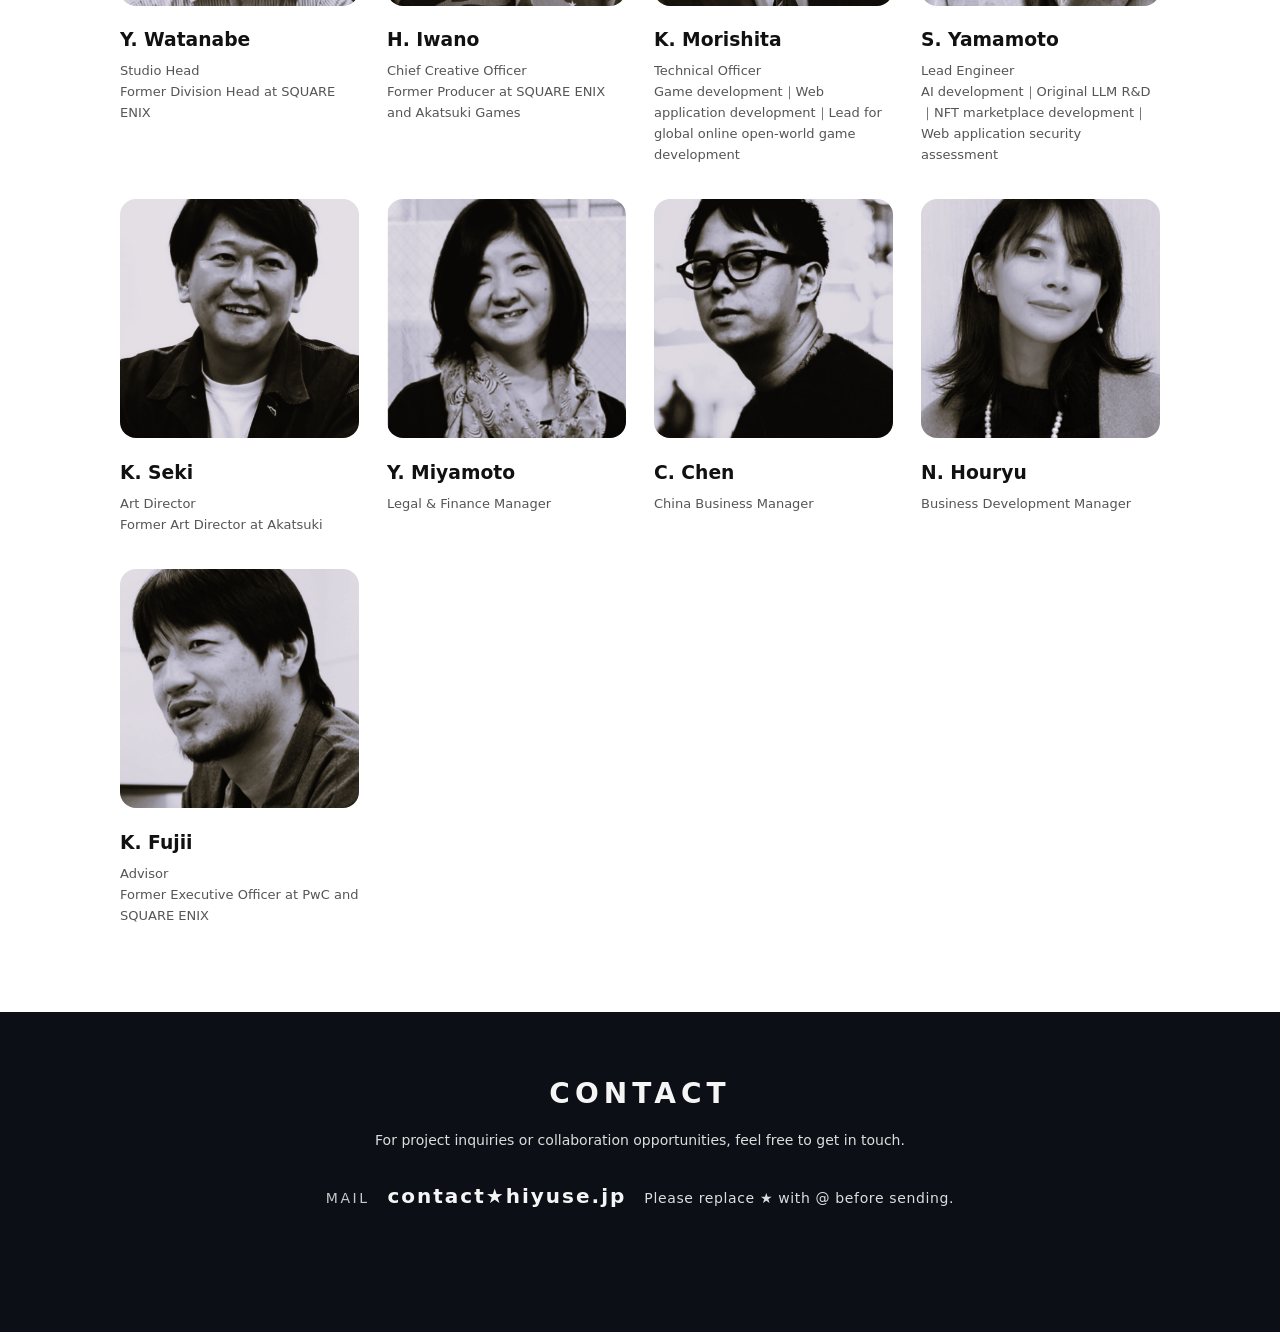
==== commit 6fe2e988: "Update en.html" ====
--- a/en.html
+++ b/en.html
@@ -72,23 +72,25 @@
   <section id="hero" class="hero">
     <div class="hero-bg">
       <div class="hero-bg__slide hero-bg__slide--video is-active">
-        <video class="hero-bg__video" autoplay muted loop playsinline poster="hero-bg1.jpg">
-          <source src="hero-bg1.mp4" type="video/mp4">
-        </video>
-      </div>
-      <div class="hero-bg__slide" style="background-image:url('hero-bg5.jpg')"></div>
-      <div class="hero-bg__slide" style="background-image:url('hero-bg4.jpg')"></div>
-      <div class="hero-bg__slide" style="background-image:url('hero-bg7.jpg')"></div>
-      <div class="hero-bg__slide" style="background-image:url('hero-bg3.jpg')"></div>
-      <div class="hero-bg__slide hero-bg__slide--video">
-        <video class="hero-bg__video" autoplay muted loop playsinline poster="hero-bg1.jpg">
-          <source src="hero-bg1.mp4" type="video/mp4">
-        </video>
-      </div>
-      <div class="hero-bg__slide" style="background-image:url('hero-bg6.jpg')"></div>
-      <div class="hero-bg__slide" style="background-image:url('hero-bg5.jpg')"></div>
-      <div class="hero-bg__slide" style="background-image:url('hero-bg2.jpg')"></div>
-      <div class="hero-bg__slide" style="background-image:url('hero-bg4.jpg')"></div>
+             <!-- ▼ hero-bg5（静止画） -->
+    <div class="hero-bg__slide" style="background-image:url('hero-bg5.jpg')"></div>
+    <div class="hero-bg__slide" style="background-image:url('hero-bg4.jpg')"></div>
+   
+
+    <!-- ▼ -->
+    <div class="hero-bg__slide" style="background-image:url('hero-bg7.jpg')"></div>
+    <div class="hero-bg__slide" style="background-image:url('hero-bg3.jpg')"></div>
+        <!-- ▼ hero-bg1 を動画に変更 -->
+    <div class="hero-bg__slide hero-bg__slide--video">
+      <video class="hero-bg__video" autoplay muted loop playsinline poster="hero-bg1.jpg">
+        <source src="hero-bg1.mp4" type="video/mp4">
+      </video>
+    </div>
+    <div class="hero-bg__slide" style="background-image:url('hero-bg6.jpg')"></div>
+    <div class="hero-bg__slide" style="background-image:url('hero-bg2.jpg')"></div>
+    <div class="hero-bg__slide" style="background-image:url('hero-bg8.jpg')"></div>
+    <div class="hero-bg__slide" style="background-image:url('hero-bg9.jpg')"></div>
+  </div>
     </div>
 
     <div class="hero-overlay">
--- a/style.css
+++ b/style.css
@@ -419,7 +419,7 @@
   background-size: cover;
   background-repeat: no-repeat;
   opacity: 0;
-  transition: opacity 220ms linear;
+  transition: none;
 }
 
 .hero-bg__slide.is-active {
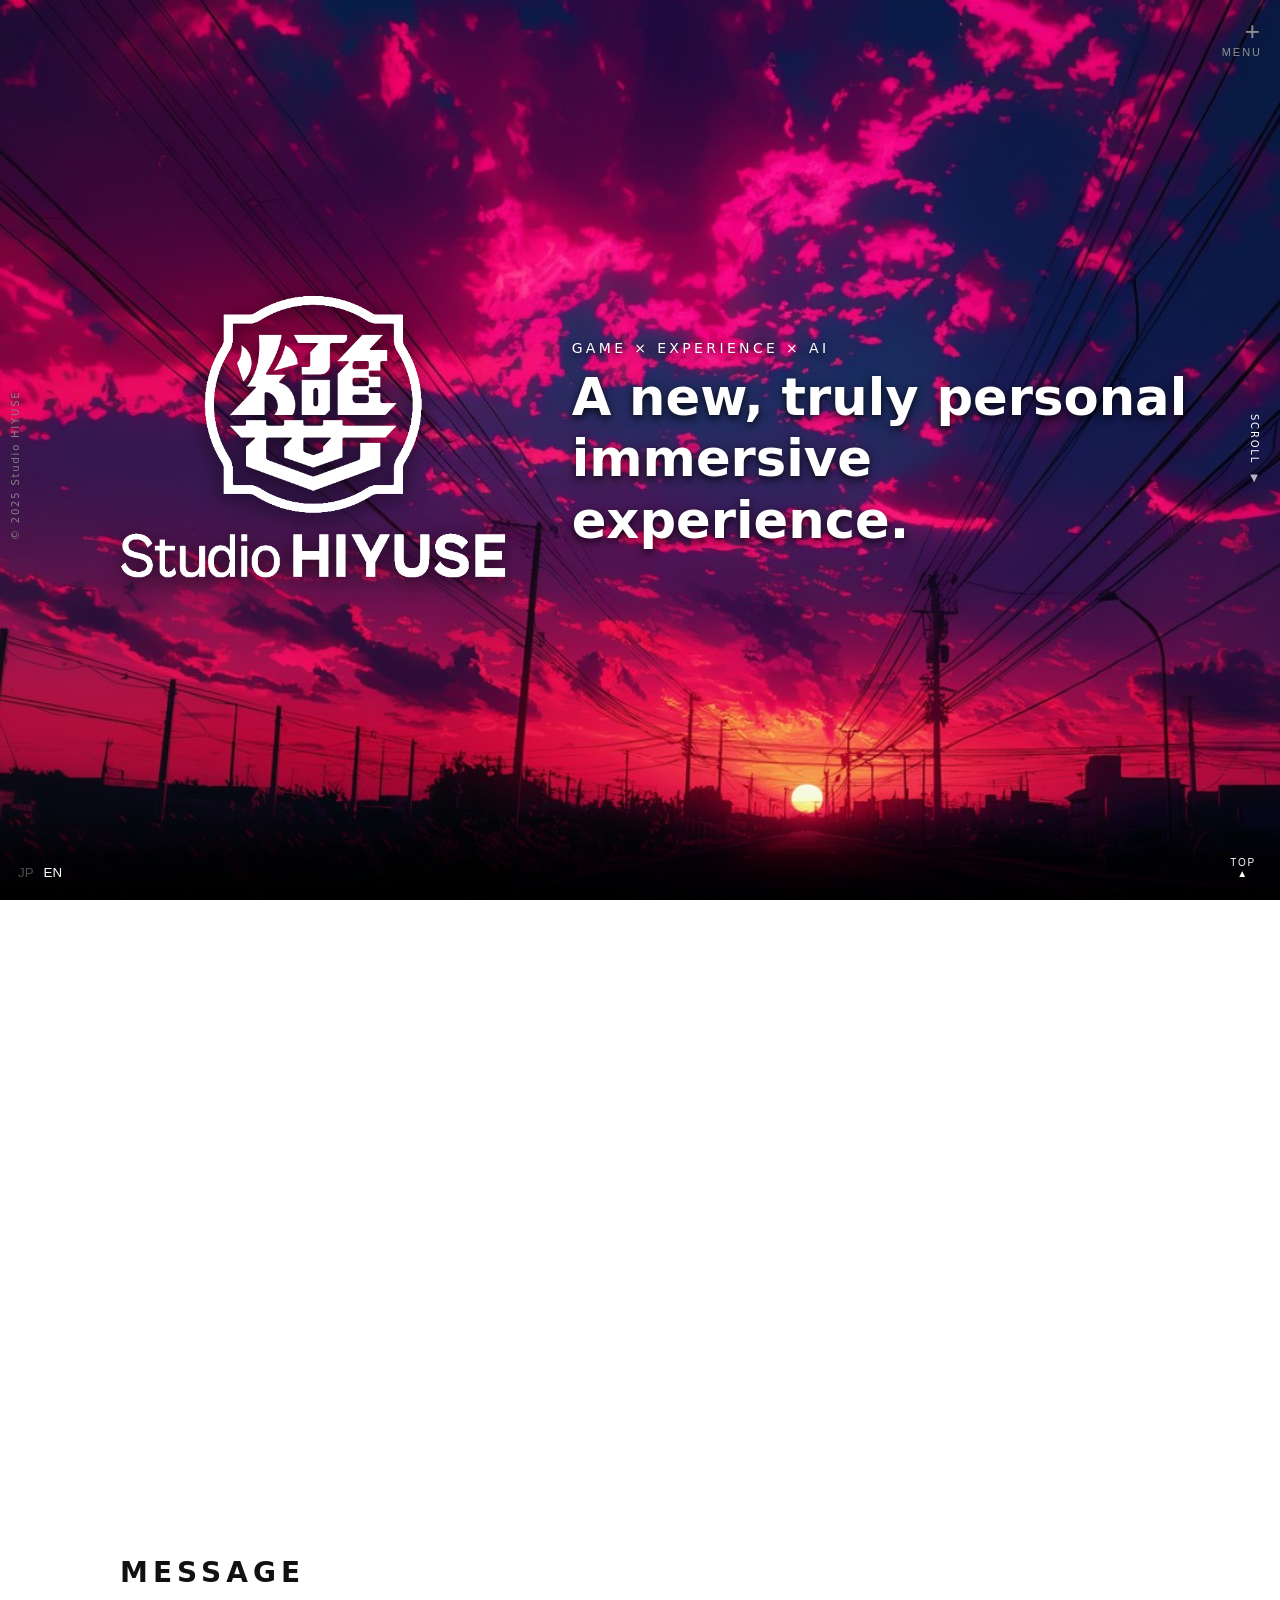
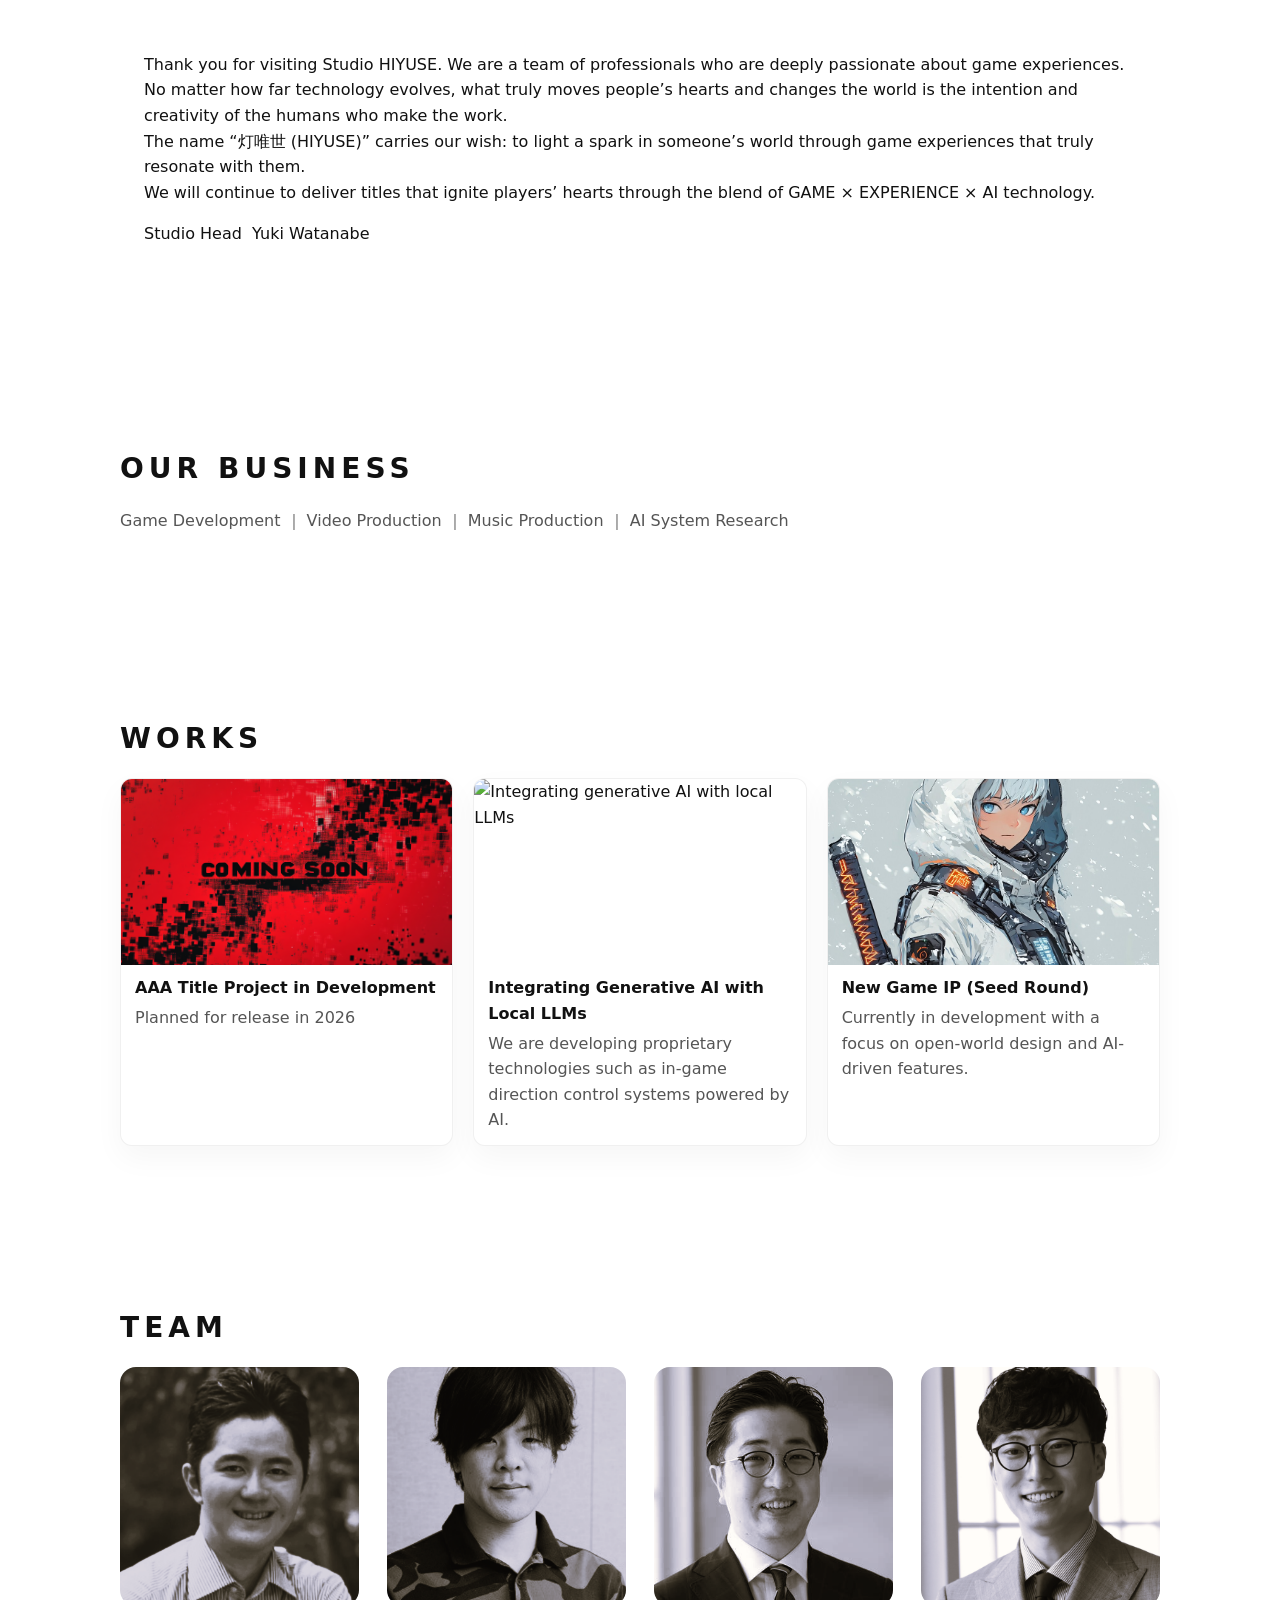
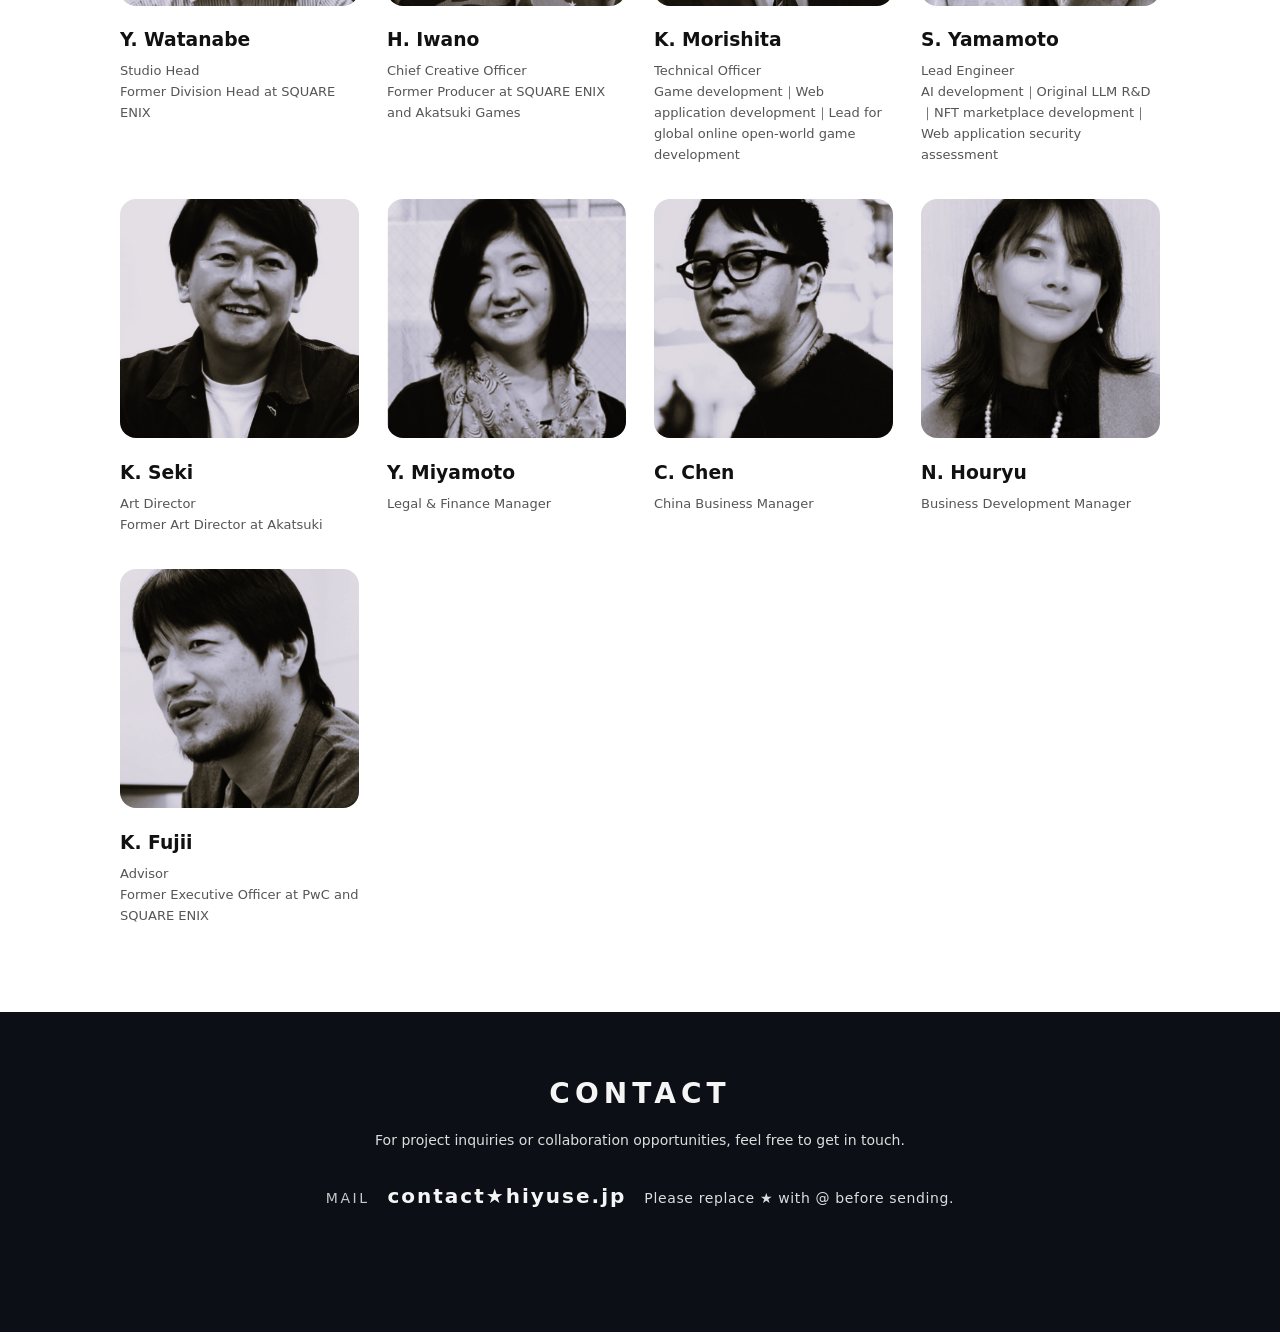
==== commit 662ce146: "Update en.html" ====
--- a/en.html
+++ b/en.html
@@ -68,17 +68,18 @@
 
 <main id="main">
 
-  <!-- HERO -->
   <section id="hero" class="hero">
-    <div class="hero-bg">
-      <div class="hero-bg__slide hero-bg__slide--video is-active">
-             <!-- ▼ hero-bg5（静止画） -->
+
+  <div class="hero-bg">
+
+    </div>
+     <!-- ▼ hero-bg5（静止画） -->
     <div class="hero-bg__slide" style="background-image:url('hero-bg5.jpg')"></div>
     <div class="hero-bg__slide" style="background-image:url('hero-bg4.jpg')"></div>
    
 
     <!-- ▼ -->
-    <div class="hero-bg__slide" style="background-image:url('hero-bg7.jpg')"></div>
+
     <div class="hero-bg__slide" style="background-image:url('hero-bg3.jpg')"></div>
         <!-- ▼ hero-bg1 を動画に変更 -->
     <div class="hero-bg__slide hero-bg__slide--video">
@@ -86,12 +87,12 @@
         <source src="hero-bg1.mp4" type="video/mp4">
       </video>
     </div>
-    <div class="hero-bg__slide" style="background-image:url('hero-bg6.jpg')"></div>
-    <div class="hero-bg__slide" style="background-image:url('hero-bg2.jpg')"></div>
     <div class="hero-bg__slide" style="background-image:url('hero-bg8.jpg')"></div>
     <div class="hero-bg__slide" style="background-image:url('hero-bg9.jpg')"></div>
+        <div class="hero-bg__slide" style="background-image:url('hero-bg7.jpg')"></div>
+        <div class="hero-bg__slide" style="background-image:url('hero-bg2.jpg')"></div>
   </div>
-    </div>
+
 
     <div class="hero-overlay">
       <div class="hero-layout">
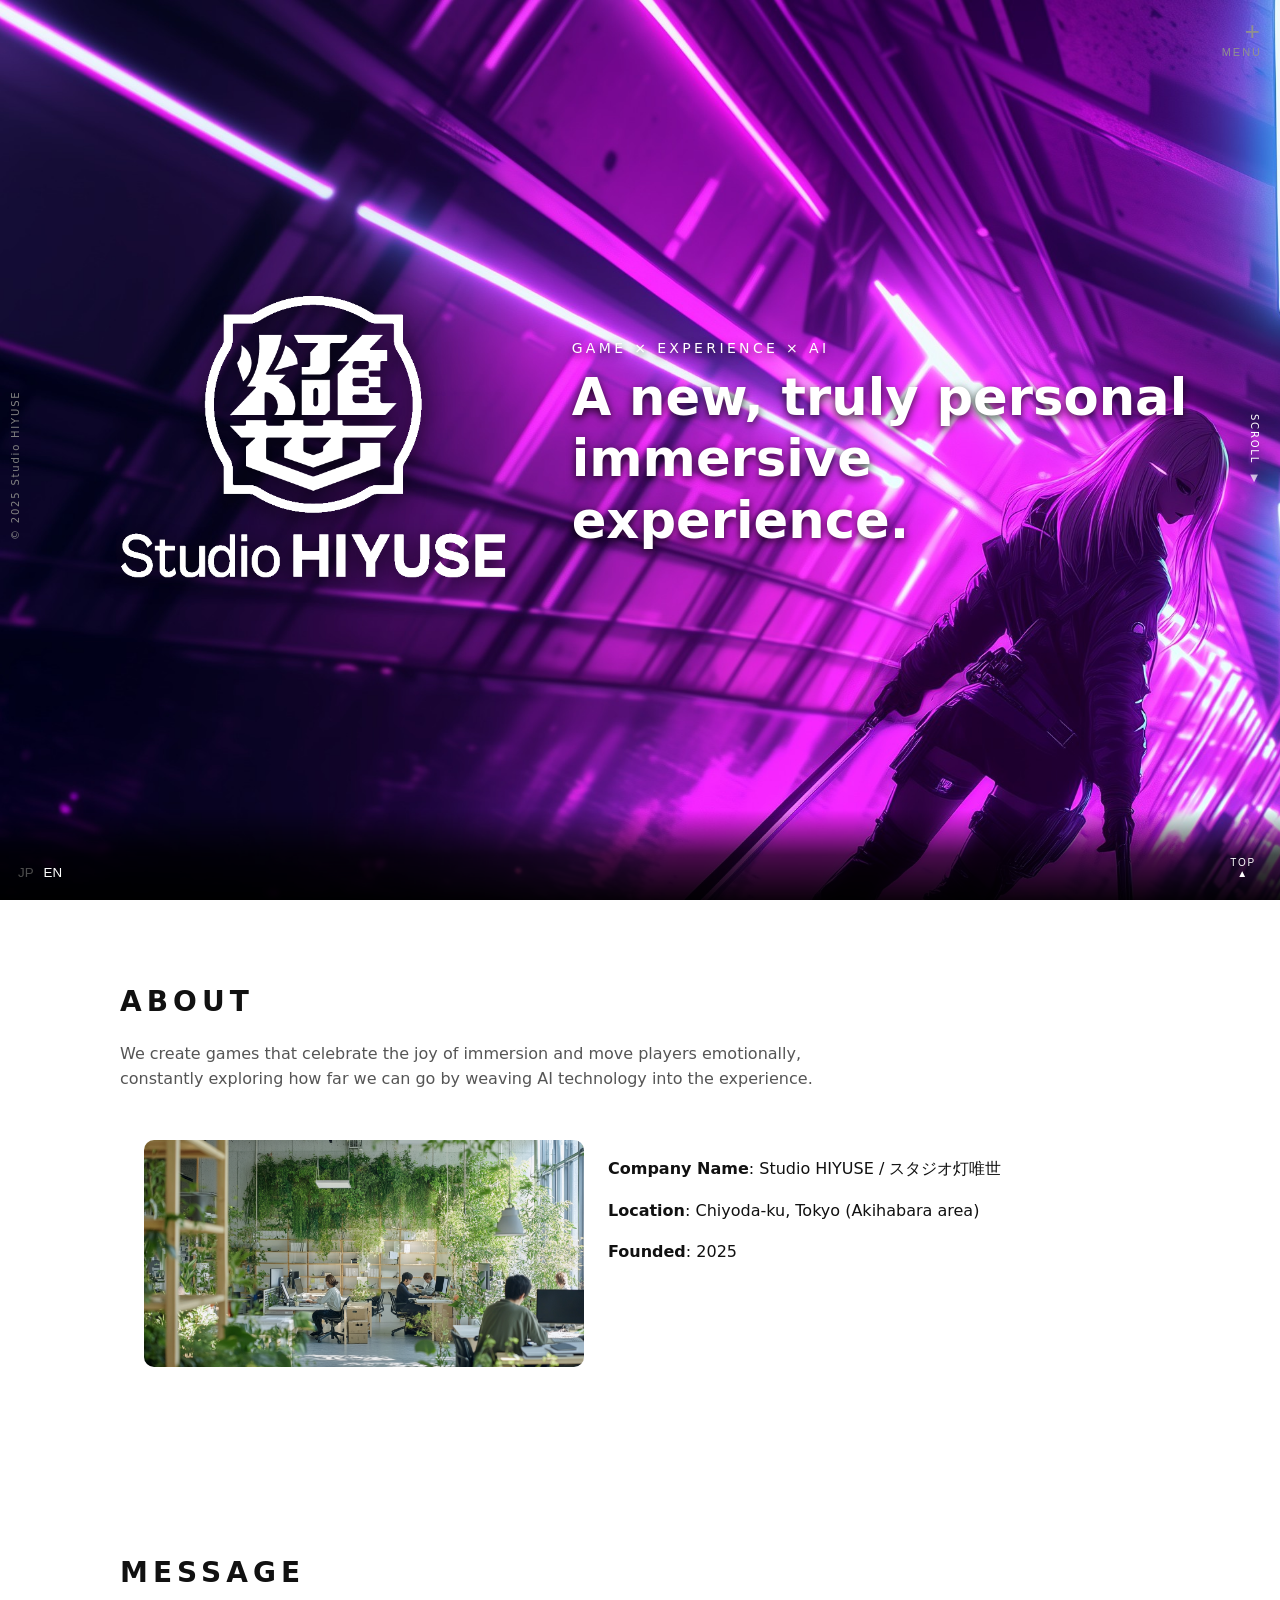
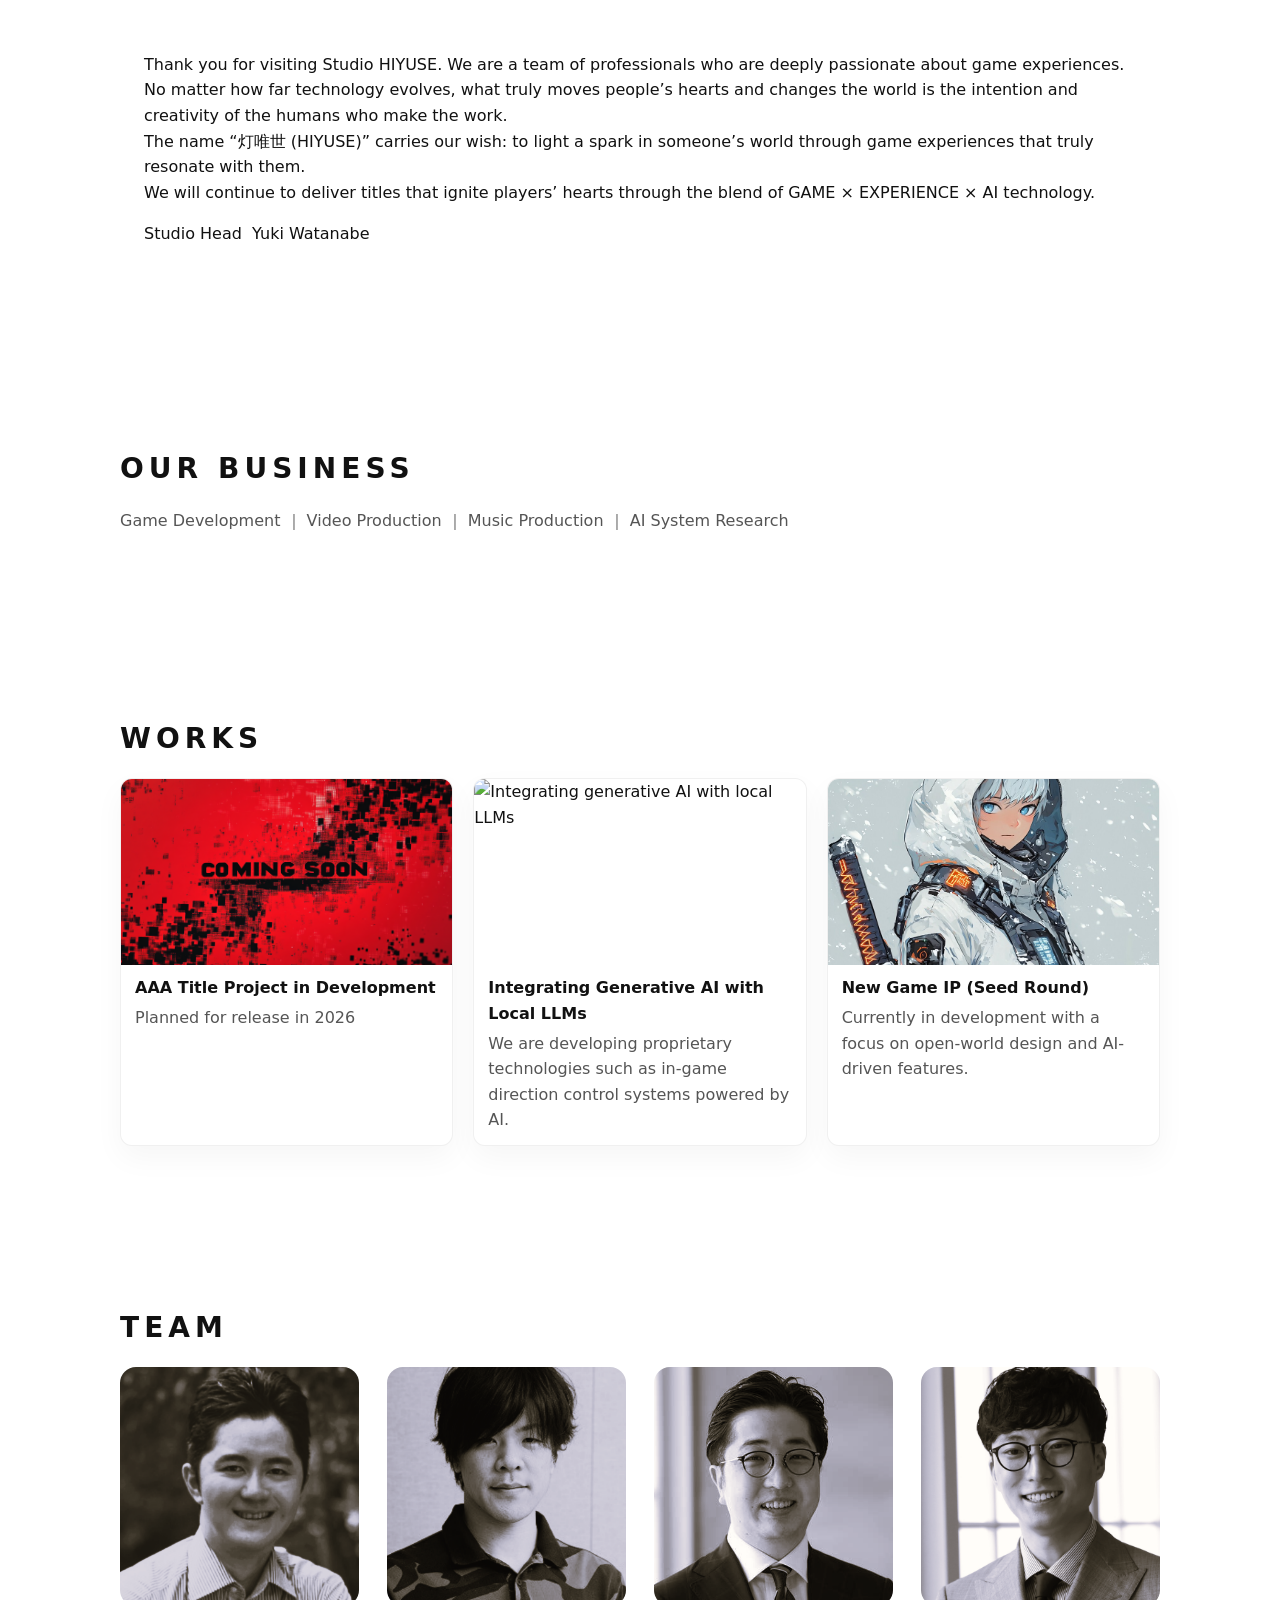
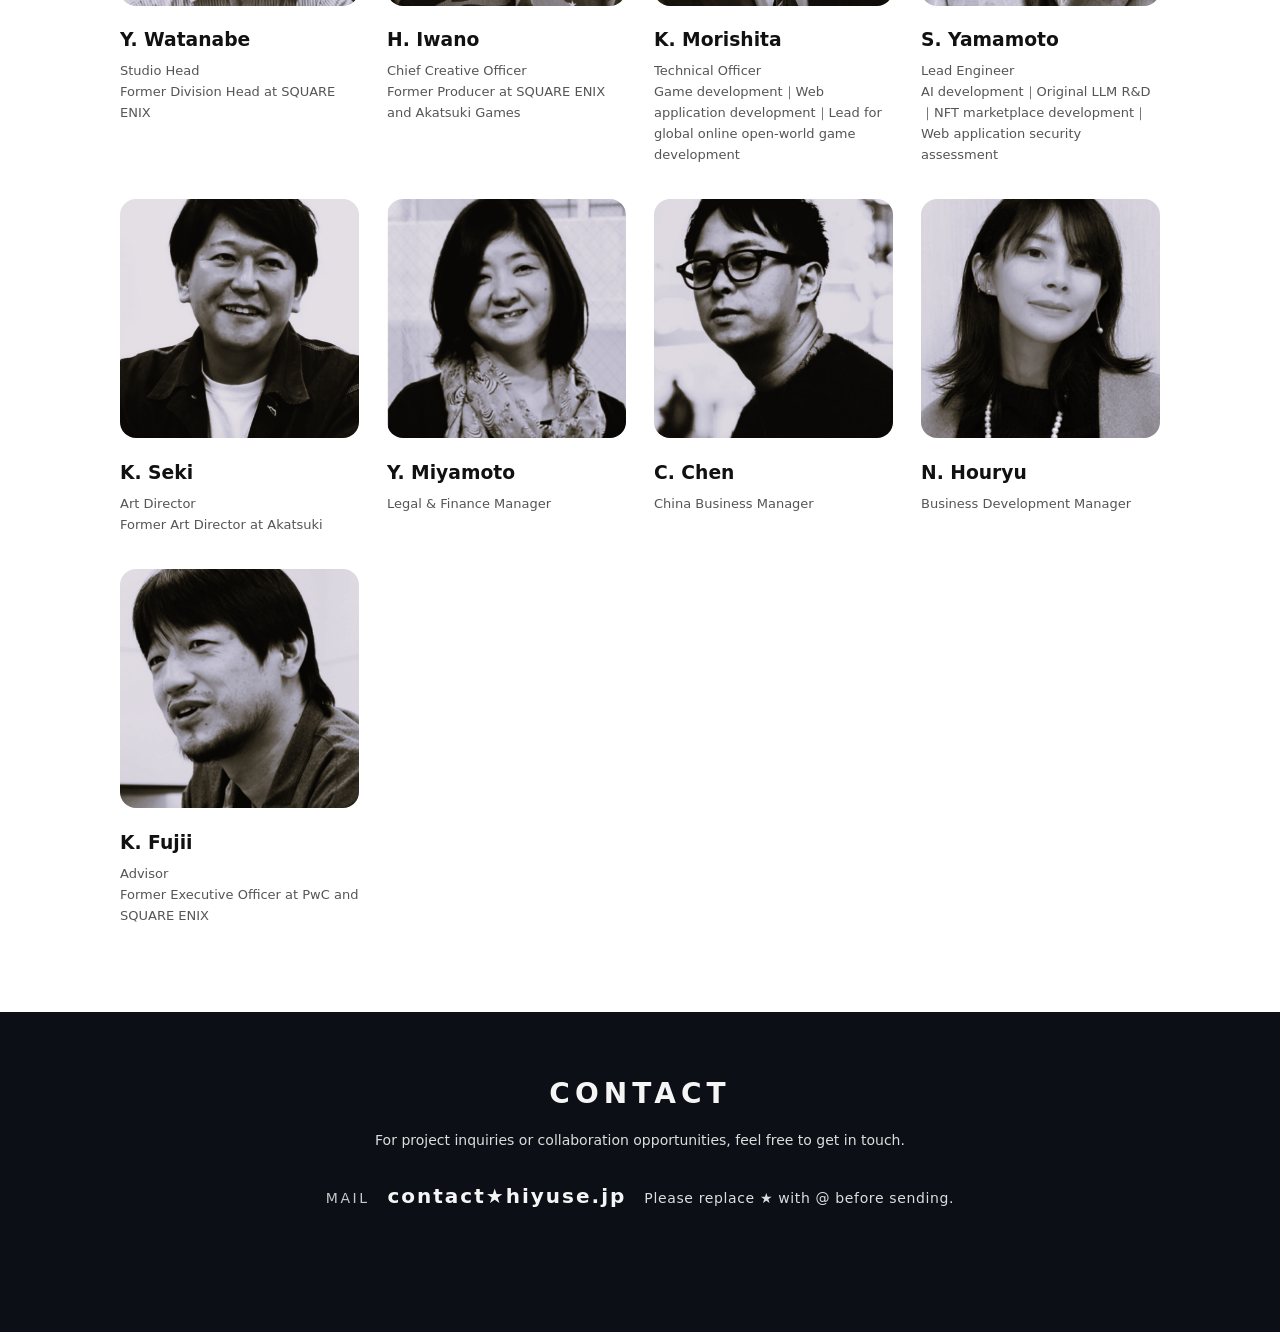
==== commit 15b2fa1b: "Update en.html" ====
--- a/en.html
+++ b/en.html
@@ -74,13 +74,13 @@
 
     </div>
      <!-- ▼ hero-bg5（静止画） -->
-    <div class="hero-bg__slide" style="background-image:url('hero-bg5.jpg')"></div>
+    <div class="hero-bg__slide" style="background-image:url('hero-bg3.jpg')"></div>
     <div class="hero-bg__slide" style="background-image:url('hero-bg4.jpg')"></div>
    
 
     <!-- ▼ -->
-
-    <div class="hero-bg__slide" style="background-image:url('hero-bg3.jpg')"></div>
+    <div class="hero-bg__slide" style="background-image:url('hero-bg5.jpg')"></div>
+
         <!-- ▼ hero-bg1 を動画に変更 -->
     <div class="hero-bg__slide hero-bg__slide--video">
       <video class="hero-bg__video" autoplay muted loop playsinline poster="hero-bg1.jpg">
@@ -88,9 +88,10 @@
       </video>
     </div>
     <div class="hero-bg__slide" style="background-image:url('hero-bg8.jpg')"></div>
+    <div class="hero-bg__slide" style="background-image:url('hero-bg7.jpg')"></div>
     <div class="hero-bg__slide" style="background-image:url('hero-bg9.jpg')"></div>
-        <div class="hero-bg__slide" style="background-image:url('hero-bg7.jpg')"></div>
-        <div class="hero-bg__slide" style="background-image:url('hero-bg2.jpg')"></div>
+
+    <div class="hero-bg__slide" style="background-image:url('hero-bg2.jpg')"></div>
   </div>
 
 
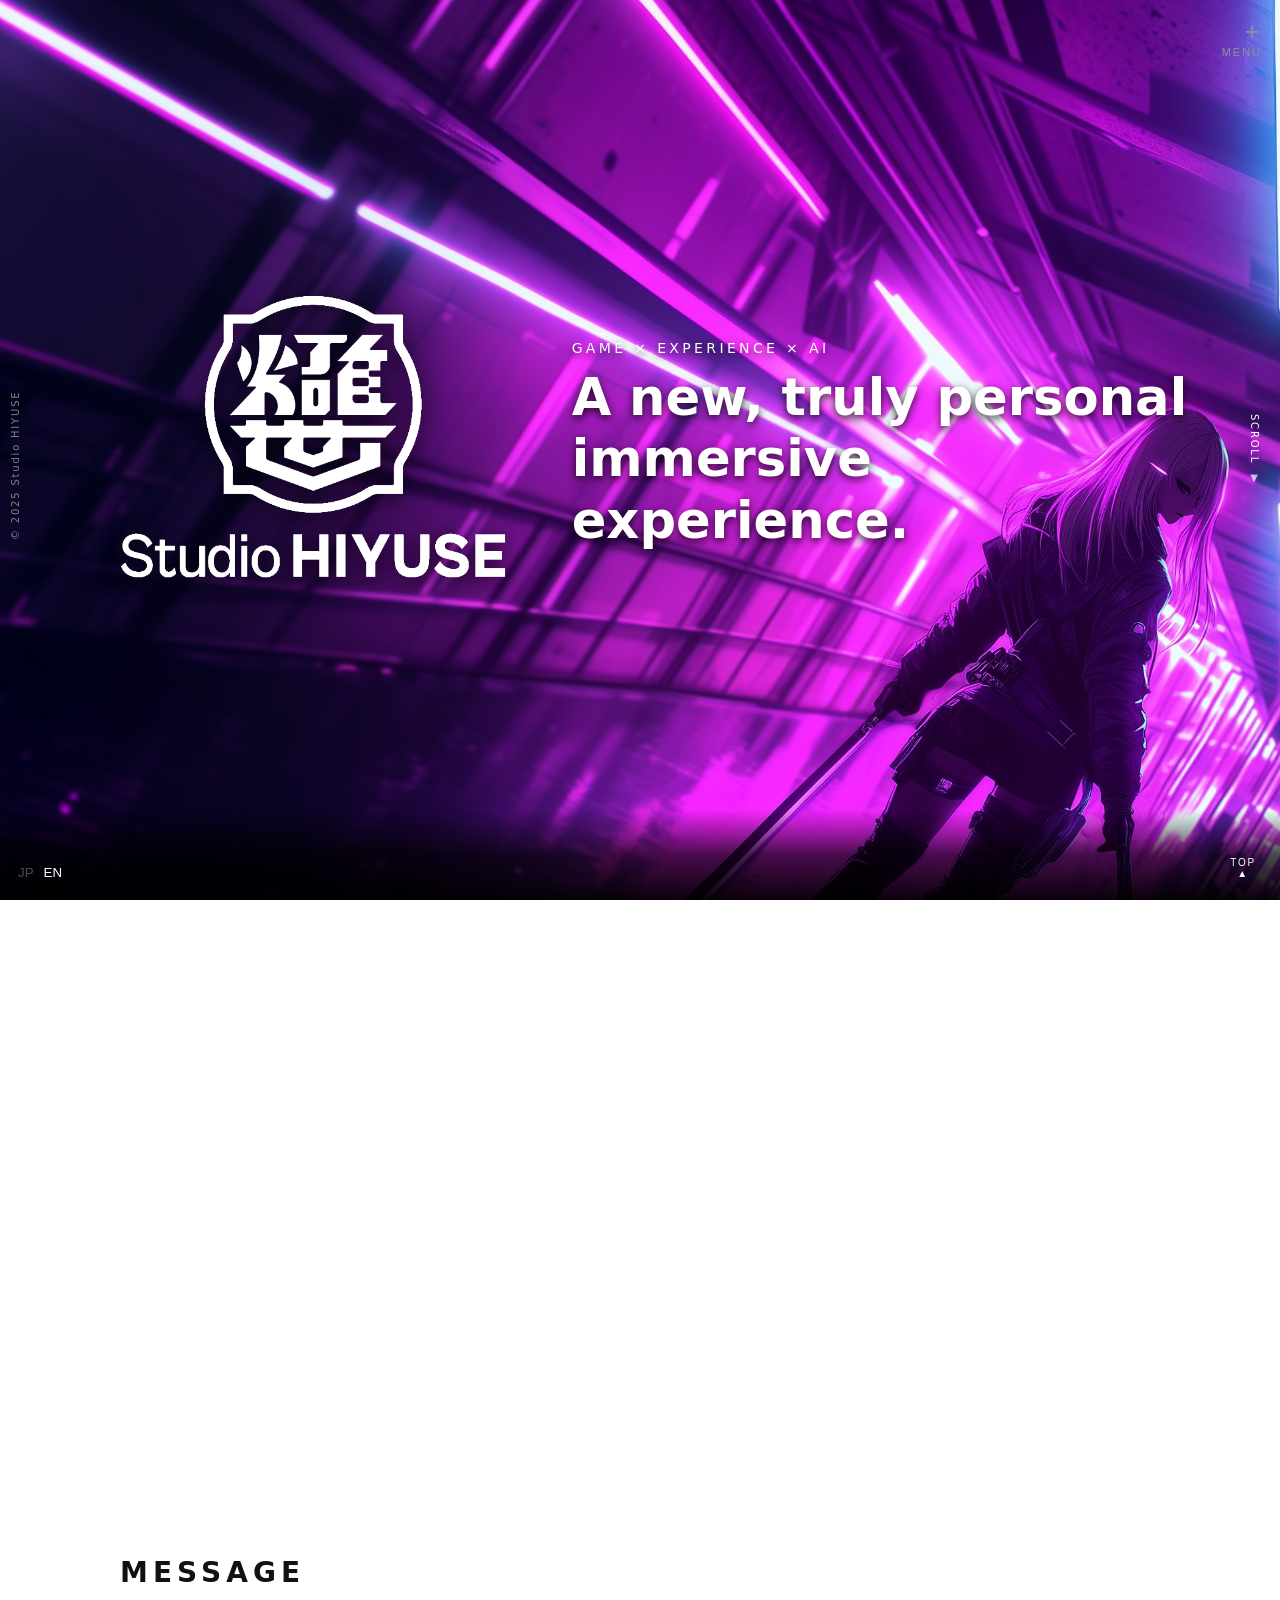
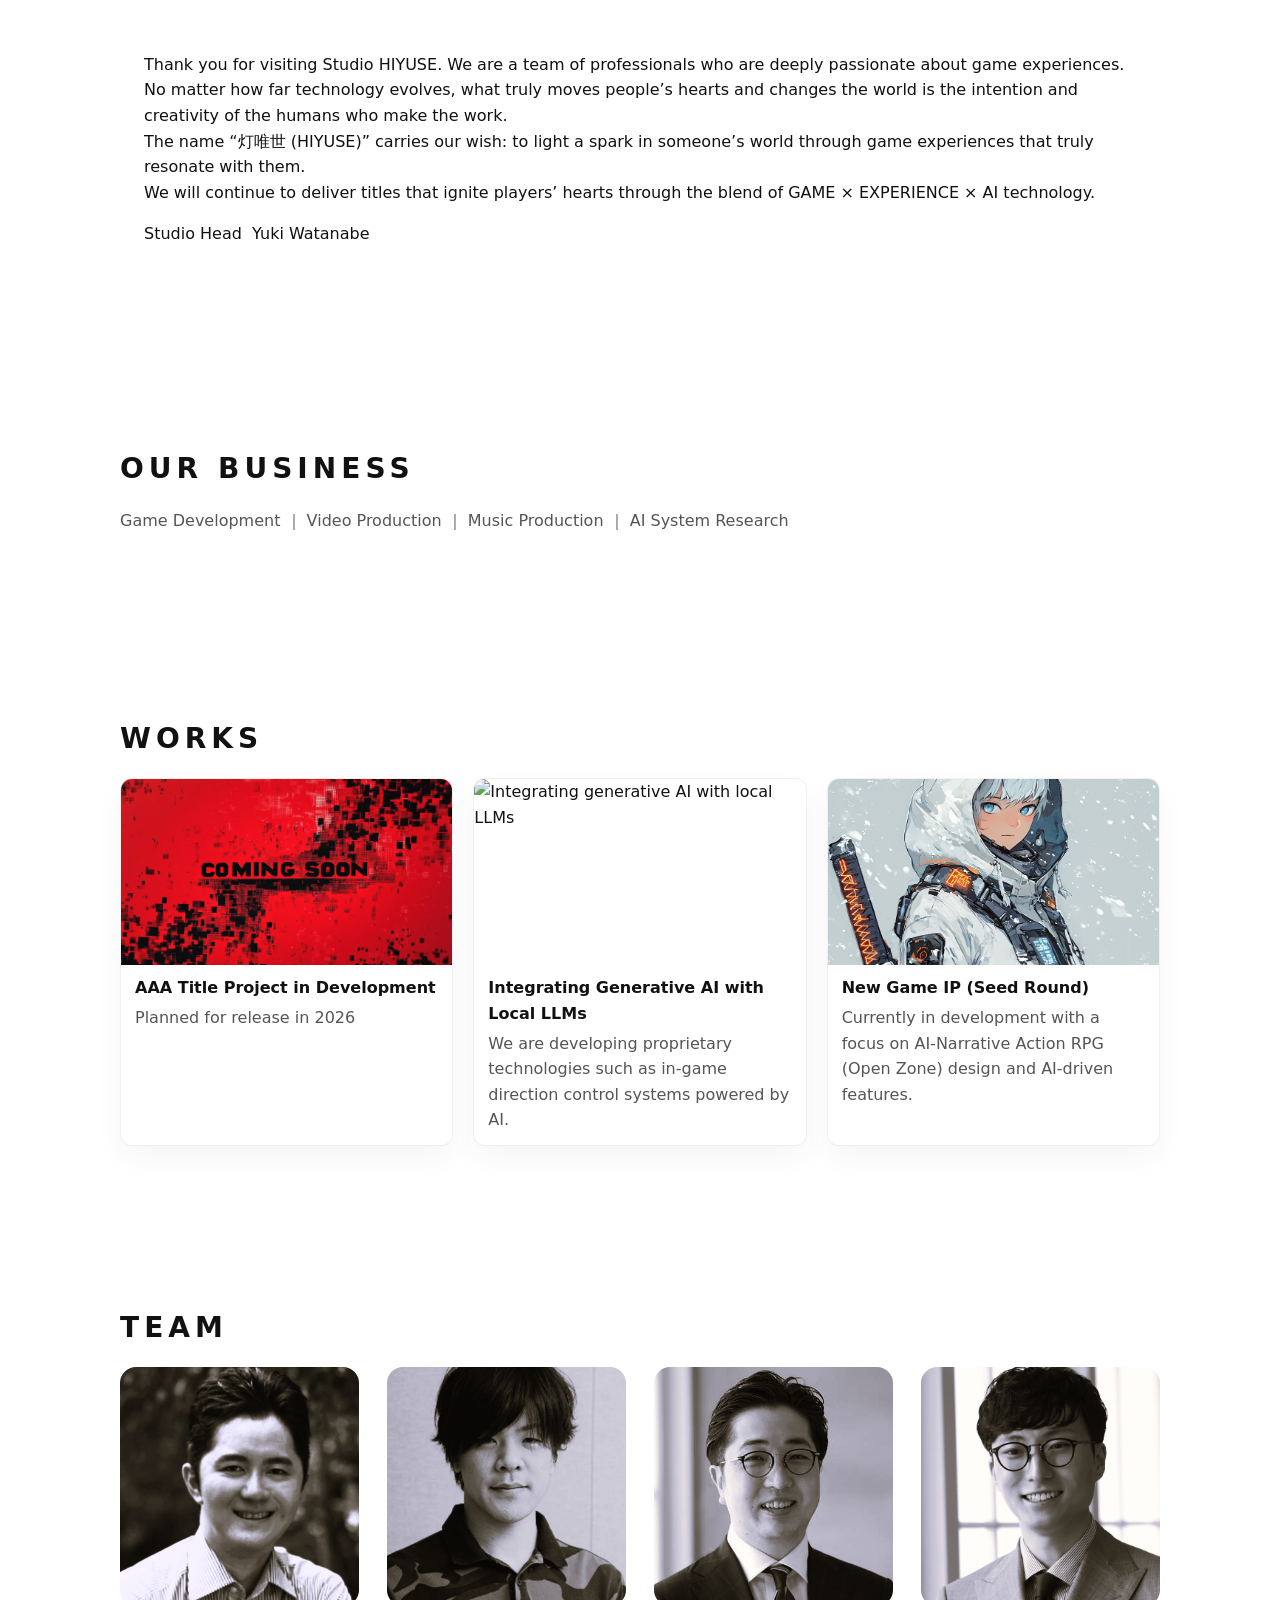
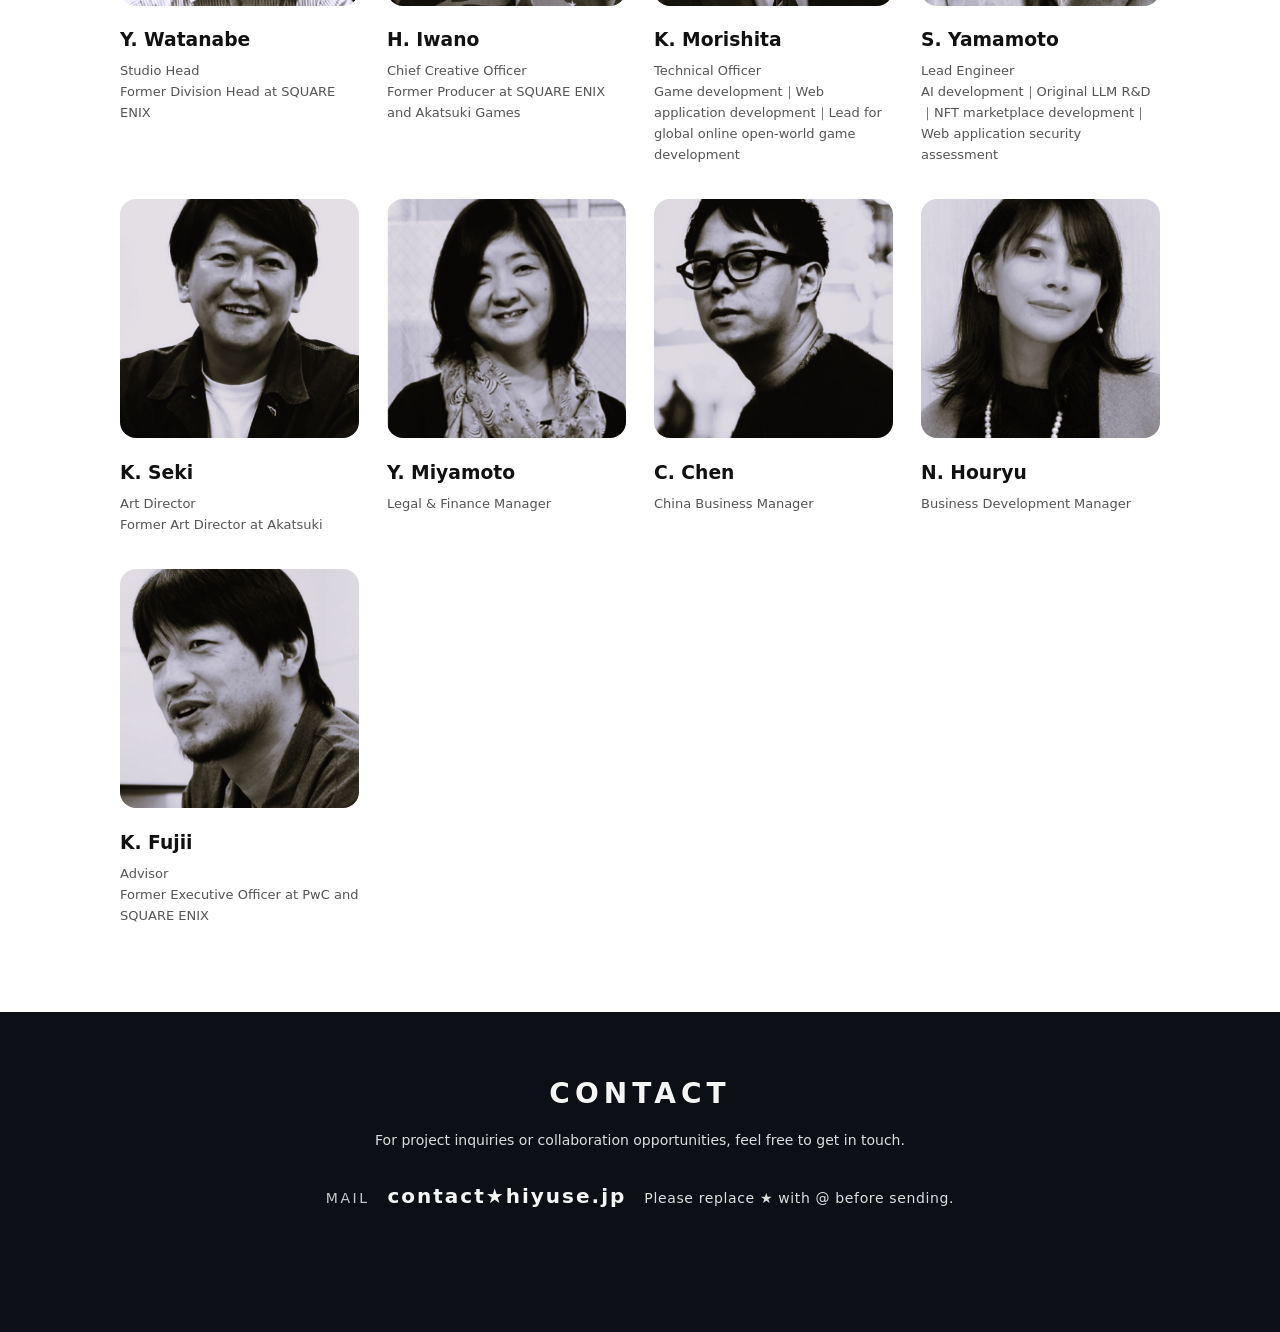
==== commit bc07ece3: "Update en.html" ====
--- a/en.html
+++ b/en.html
@@ -193,7 +193,7 @@
         <img src="work_03.jpg" alt="New game IP (Seed round)">
         <h3>New Game IP (Seed Round)</h3>
         <p>
-          Currently in development with a focus on open-world design and AI-driven features.
+          Currently in development with a focus on AI-Narrative Action RPG (Open Zone) design and AI-driven features.
         </p>
       </article>
     </div>
